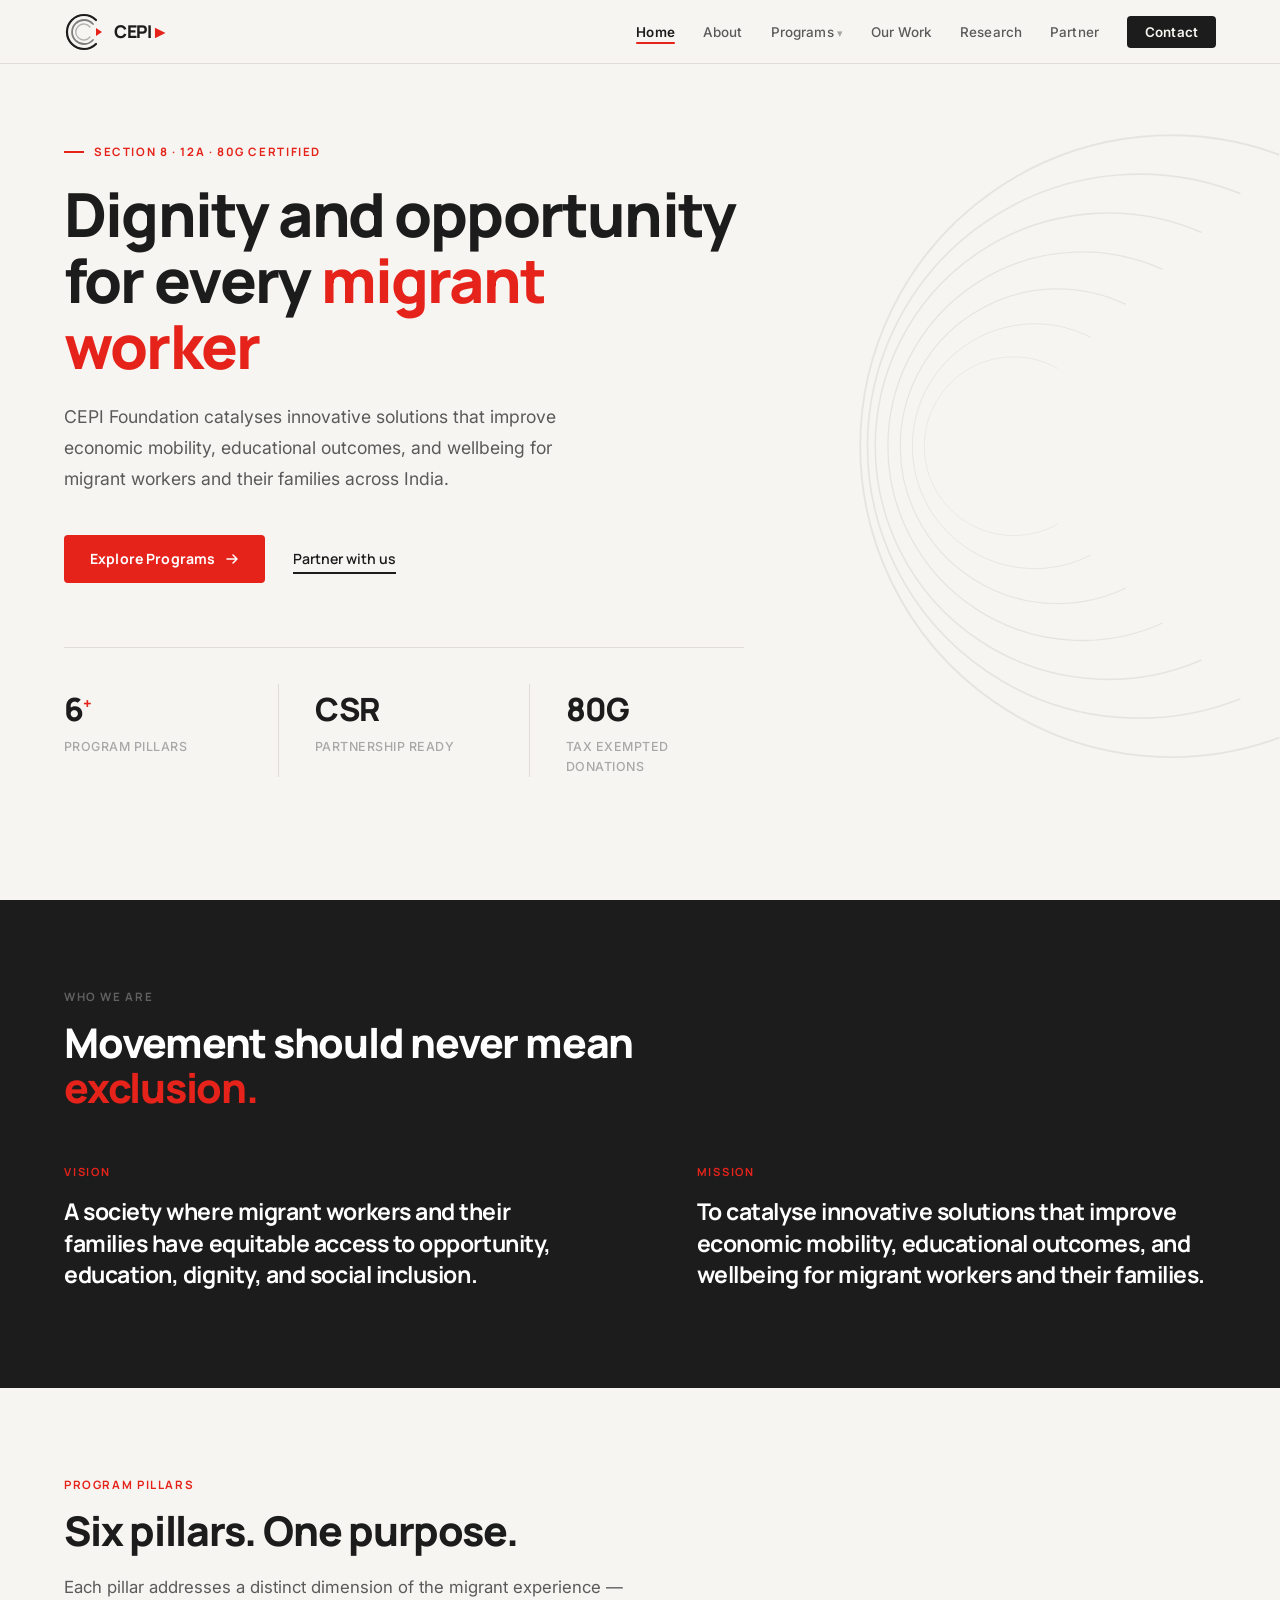
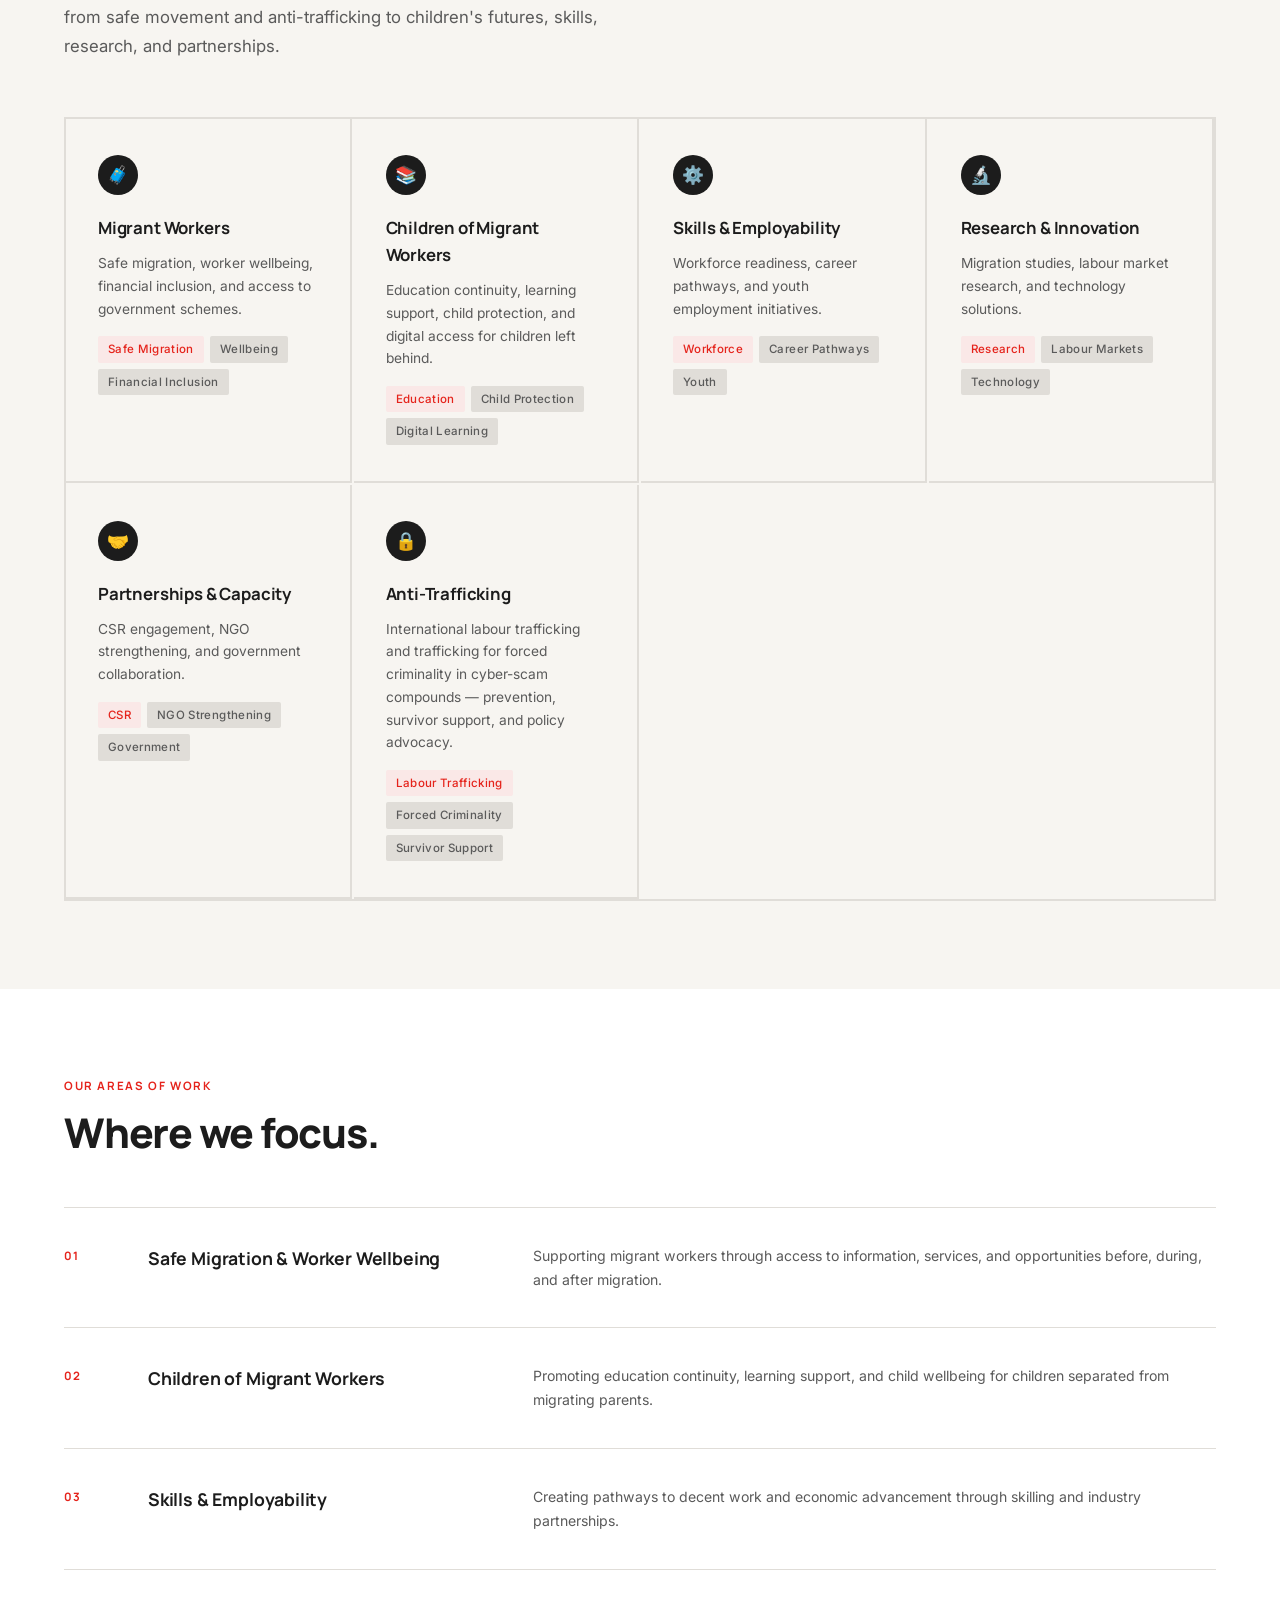
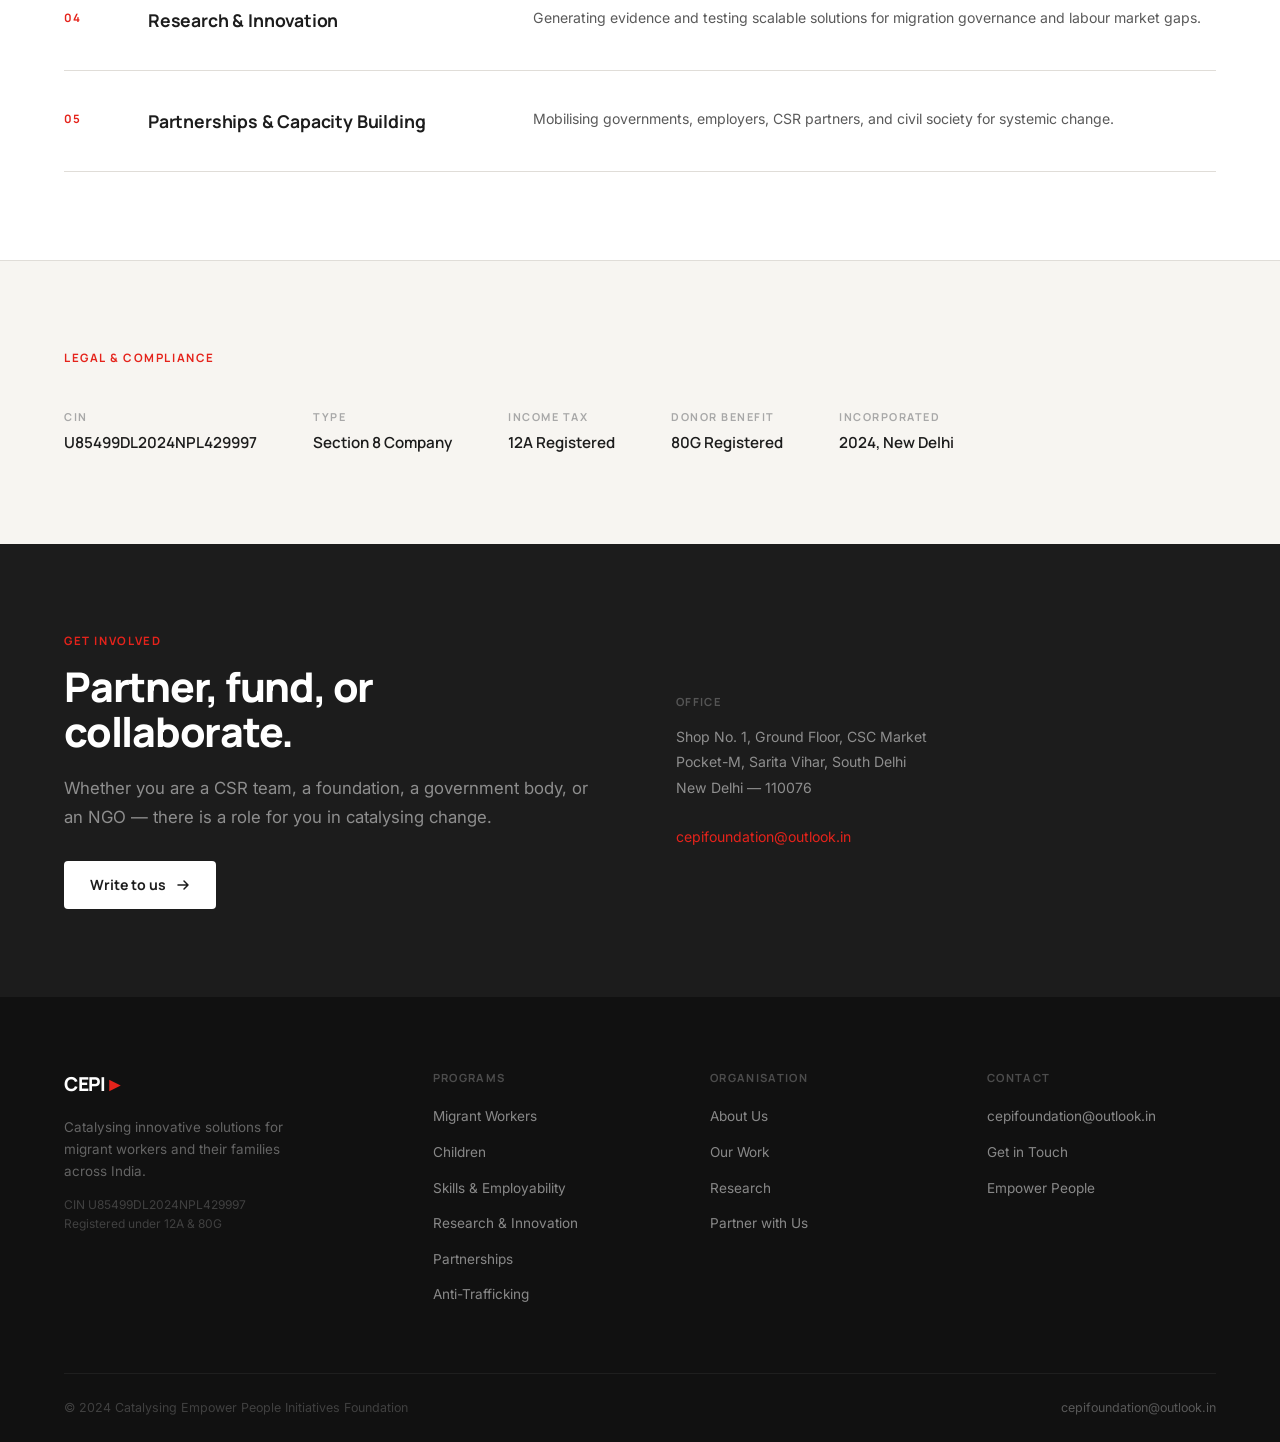
==== index.html @ 0a5226c0 "Add files via upload" ====
<!DOCTYPE html>
<html lang="en">
<head>
<meta charset="UTF-8">
<meta name="viewport" content="width=device-width, initial-scale=1.0">
<title>CEPI Foundation — Catalysing Empower People Initiatives</title>
<link rel="stylesheet" href="style.css">
<style>
/* HOME-SPECIFIC */
.hero {
  min-height: 100vh;
  display: flex; align-items: center;
  padding: 100px 5vw 80px;
  position: relative; overflow: hidden;
}

.hero-arc-bg {
  position: absolute; right: -6vw; top: 50%;
  transform: translateY(-50%);
  width: 58vw; max-width: 680px;
  opacity: 0.07; pointer-events: none;
}

.hero-content { max-width: 680px; position: relative; z-index: 2; }

.hero-sub {
  font-size: 1.1rem; line-height: 1.75;
  color: var(--mid); max-width: 520px; margin-bottom: 40px;
}

.hero-stats {
  margin-top: 64px; display: flex; gap: 0;
  border-top: 1px solid var(--border); padding-top: 36px;
}

.stat { flex: 1; padding-right: 36px; border-right: 1px solid var(--border); margin-right: 36px; }
.stat:last-child { border-right: none; margin-right: 0; padding-right: 0; }

.stat-num {
  font-family: 'Manrope', sans-serif;
  font-size: 2rem; font-weight: 800;
  letter-spacing: -0.03em; color: var(--charcoal);
}
.stat-num sup { font-size: 0.95rem; color: var(--red); }
.stat-label { font-size: 0.78rem; color: var(--light); letter-spacing: 0.04em; text-transform: uppercase; font-weight: 500; margin-top: 2px; }

/* VM SECTION */
.vm-section { background: var(--charcoal); }
.vm-grid {
  display: grid; grid-template-columns: 1fr 1px 1fr;
  gap: 0 56px; margin-top: 52px; align-items: start;
}
.vm-divider { background: rgba(255,255,255,0.1); }
.vm-tag { font-family: 'Manrope', sans-serif; font-size: 0.7rem; font-weight: 700; letter-spacing: 0.16em; text-transform: uppercase; color: var(--red); margin-bottom: 16px; }
.vm-block h3 { font-family: 'Manrope', sans-serif; font-size: clamp(1.1rem,1.8vw,1.45rem); font-weight: 700; line-height: 1.35; letter-spacing: -0.02em; color: var(--white); }

/* PROGRAMS PREVIEW */
.programs-grid {
  display: grid; grid-template-columns: repeat(auto-fill, minmax(280px,1fr));
  gap: 2px; margin-top: 56px;
  border: 2px solid var(--border);
}

.program-card {
  background: var(--cream);
  padding: 36px 32px;
  border-right: 2px solid var(--border);
  border-bottom: 2px solid var(--border);
  transition: background 0.25s;
  text-decoration: none; color: inherit;
  display: block;
}
.program-card:hover { background: var(--white); }
.program-icon { width: 40px; height: 40px; border-radius: 50%; background: var(--charcoal); display: flex; align-items: center; justify-content: center; margin-bottom: 20px; font-size: 1.1rem; }
.program-card h3 { margin-bottom: 10px; }
.program-card p { font-size: 0.86rem; color: var(--mid); line-height: 1.65; margin-bottom: 16px; }
.program-tags { display: flex; flex-wrap: wrap; gap: 6px; }

.arrow-link { font-family: 'Manrope', sans-serif; font-size: 0.8rem; font-weight: 700; color: var(--red); letter-spacing: 0.04em; }

/* AREAS */
.area-row {
  display: grid; grid-template-columns: 40px 1fr 2fr;
  gap: 0 44px; padding: 36px 0;
  border-top: 1px solid var(--border); align-items: start;
}
.area-row:last-child { border-bottom: 1px solid var(--border); }
.area-num { font-family: 'Manrope', sans-serif; font-size: 0.72rem; font-weight: 700; color: var(--red); letter-spacing: 0.06em; padding-top: 3px; }
.area-title { font-family: 'Manrope', sans-serif; font-size: 1.1rem; font-weight: 700; letter-spacing: -0.01em; }
.area-desc { font-size: 0.88rem; color: var(--mid); line-height: 1.7; }

/* REG */
.reg-strip { background: var(--cream); border-top: 1px solid var(--border); }
.reg-grid { display: flex; gap: 56px; flex-wrap: wrap; margin-top: 40px; align-items: flex-start; }
.reg-block h3 { font-family: 'Manrope', sans-serif; font-size: 0.68rem; font-weight: 700; letter-spacing: 0.14em; text-transform: uppercase; color: var(--light); margin-bottom: 6px; }
.reg-block p { font-family: 'Manrope', sans-serif; font-size: 0.95rem; font-weight: 600; color: var(--charcoal); }

/* CONTACT CTA */
.contact-cta { background: var(--charcoal); }
.contact-cta h2 { color: var(--white); }
.contact-cta .section-intro { color: rgba(255,255,255,0.5); }
.contact-cta-inner { display: grid; grid-template-columns: 1fr 1fr; gap: 72px; align-items: center; }

@media (max-width: 768px) {
  .hero { padding: 88px 4vw 64px; }
  .hero-arc-bg { right: -20vw; width: 90vw; opacity: 0.04; }
  .hero-stats { flex-direction: column; gap: 20px; }
  .stat { border-right: none; margin-right: 0; padding-right: 0; border-bottom: 1px solid var(--border); padding-bottom: 20px; }
  .stat:last-child { border-bottom: none; }
  .vm-grid { grid-template-columns: 1fr; gap: 40px; }
  .vm-divider { display: none; }
  .area-row { grid-template-columns: 32px 1fr; }
  .area-desc { grid-column: 2; margin-top: 8px; }
  .contact-cta-inner { grid-template-columns: 1fr; gap: 40px; }
}
</style>
</head>
<body>

<!-- nav injected by JS -->

<!-- HERO -->
<section class="hero" id="home">
  <div class="hero-arc-bg" aria-hidden="true">
    <svg viewBox="0 0 700 700" fill="none" xmlns="http://www.w3.org/2000/svg">
      <path d="M620 50 A320 320 0 1 0 620 650" stroke="#1C1C1C" stroke-width="2"/>
      <path d="M580 90 A280 280 0 1 0 580 610" stroke="#1C1C1C" stroke-width="1.8"/>
      <path d="M540 130 A240 240 0 1 0 540 570" stroke="#1C1C1C" stroke-width="1.6"/>
      <path d="M500 168 A200 200 0 1 0 500 532" stroke="#1C1C1C" stroke-width="1.4"/>
      <path d="M462 204 A162 162 0 1 0 462 496" stroke="#1C1C1C" stroke-width="1.2"/>
      <path d="M426 238 A126 126 0 1 0 426 462" stroke="#1C1C1C" stroke-width="1"/>
      <path d="M392 270 A92 92 0 1 0 392 430" stroke="#1C1C1C" stroke-width="0.8"/>
    </svg>
  </div>
  <div class="hero-content fade-up">
    <div class="eyebrow">Section 8 · 12A · 80G Certified</div>
    <h1>Dignity and opportunity for every <span style="color:var(--red)">migrant worker</span></h1>
    <p class="hero-sub">CEPI Foundation catalyses innovative solutions that improve economic mobility, educational outcomes, and wellbeing for migrant workers and their families across India.</p>
    <div>
      <a href="programs.html" class="btn-primary">Explore Programs <svg width="14" height="14" viewBox="0 0 14 14" fill="none"><path d="M2 7h10M8 3l4 4-4 4" stroke="currentColor" stroke-width="1.5" stroke-linecap="round" stroke-linejoin="round"/></svg></a>
      <a href="partner.html" class="btn-ghost">Partner with us</a>
    </div>
    <div class="hero-stats">
      <div class="stat">
        <div class="stat-num">6<sup>+</sup></div>
        <div class="stat-label">Program Pillars</div>
      </div>
      <div class="stat">
        <div class="stat-num">CSR</div>
        <div class="stat-label">Partnership Ready</div>
      </div>
      <div class="stat">
        <div class="stat-num">80G</div>
        <div class="stat-label">Tax Exempted Donations</div>
      </div>
    </div>
  </div>
</section>

<!-- VISION / MISSION -->
<section class="vm-section">
  <div class="section-label" style="color:rgba(255,255,255,0.3)">Who We Are</div>
  <h2 style="color:var(--white); max-width:580px;">Movement should never mean <span style="color:var(--red)">exclusion.</span></h2>
  <div class="vm-grid fade-up">
    <div class="vm-block">
      <div class="vm-tag">Vision</div>
      <h3>A society where migrant workers and their families have equitable access to opportunity, education, dignity, and social inclusion.</h3>
    </div>
    <div class="vm-divider"></div>
    <div class="vm-block">
      <div class="vm-tag">Mission</div>
      <h3>To catalyse innovative solutions that improve economic mobility, educational outcomes, and wellbeing for migrant workers and their families.</h3>
    </div>
  </div>
</section>

<!-- PROGRAMS PREVIEW -->
<section>
  <div class="section-label">Program Pillars</div>
  <h2>Six pillars. One purpose.</h2>
  <p class="section-intro">Each pillar addresses a distinct dimension of the migrant experience — from safe movement and anti-trafficking to children's futures, skills, research, and partnerships.</p>
  <div class="programs-grid fade-up">
    <a href="p-migrant-workers.html" class="program-card">
      <div class="program-icon">🧳</div>
      <h3>Migrant Workers</h3>
      <p>Safe migration, worker wellbeing, financial inclusion, and access to government schemes.</p>
      <div class="program-tags"><span class="tag tag-red">Safe Migration</span><span class="tag">Wellbeing</span><span class="tag">Financial Inclusion</span></div>
    </a>
    <a href="p-children.html" class="program-card">
      <div class="program-icon">📚</div>
      <h3>Children of Migrant Workers</h3>
      <p>Education continuity, learning support, child protection, and digital access for children left behind.</p>
      <div class="program-tags"><span class="tag tag-red">Education</span><span class="tag">Child Protection</span><span class="tag">Digital Learning</span></div>
    </a>
    <a href="p-skills.html" class="program-card">
      <div class="program-icon">⚙️</div>
      <h3>Skills &amp; Employability</h3>
      <p>Workforce readiness, career pathways, and youth employment initiatives.</p>
      <div class="program-tags"><span class="tag tag-red">Workforce</span><span class="tag">Career Pathways</span><span class="tag">Youth</span></div>
    </a>
    <a href="p-research.html" class="program-card">
      <div class="program-icon">🔬</div>
      <h3>Research &amp; Innovation</h3>
      <p>Migration studies, labour market research, and technology solutions.</p>
      <div class="program-tags"><span class="tag tag-red">Research</span><span class="tag">Labour Markets</span><span class="tag">Technology</span></div>
    </a>
    <a href="p-partnerships.html" class="program-card">
      <div class="program-icon">🤝</div>
      <h3>Partnerships &amp; Capacity</h3>
      <p>CSR engagement, NGO strengthening, and government collaboration.</p>
      <div class="program-tags"><span class="tag tag-red">CSR</span><span class="tag">NGO Strengthening</span><span class="tag">Government</span></div>
    </a>
    <a href="p-anti-trafficking.html" class="program-card">
      <div class="program-icon">🔒</div>
      <h3>Anti-Trafficking</h3>
      <p>International labour trafficking and trafficking for forced criminality in cyber-scam compounds — prevention, survivor support, and policy advocacy.</p>
      <div class="program-tags"><span class="tag tag-red">Labour Trafficking</span><span class="tag">Forced Criminality</span><span class="tag">Survivor Support</span></div>
    </a>
  </div>
</section>

<!-- AREAS -->
<section class="white-section">
  <div class="section-label">Our Areas of Work</div>
  <h2>Where we focus.</h2>
  <div class="fade-up" style="margin-top:52px;">
    <div class="area-row"><div class="area-num">01</div><div class="area-title">Safe Migration &amp; Worker Wellbeing</div><div class="area-desc">Supporting migrant workers through access to information, services, and opportunities before, during, and after migration.</div></div>
    <div class="area-row"><div class="area-num">02</div><div class="area-title">Children of Migrant Workers</div><div class="area-desc">Promoting education continuity, learning support, and child wellbeing for children separated from migrating parents.</div></div>
    <div class="area-row"><div class="area-num">03</div><div class="area-title">Skills &amp; Employability</div><div class="area-desc">Creating pathways to decent work and economic advancement through skilling and industry partnerships.</div></div>
    <div class="area-row"><div class="area-num">04</div><div class="area-title">Research &amp; Innovation</div><div class="area-desc">Generating evidence and testing scalable solutions for migration governance and labour market gaps.</div></div>
    <div class="area-row"><div class="area-num">05</div><div class="area-title">Partnerships &amp; Capacity Building</div><div class="area-desc">Mobilising governments, employers, CSR partners, and civil society for systemic change.</div></div>
  </div>
</section>

<!-- REGISTRATION -->
<section class="reg-strip">
  <div class="section-label">Legal &amp; Compliance</div>
  <div class="reg-grid fade-up">
    <div class="reg-block"><h3>CIN</h3><p>U85499DL2024NPL429997</p></div>
    <div class="reg-block"><h3>Type</h3><p>Section 8 Company</p></div>
    <div class="reg-block"><h3>Income Tax</h3><p>12A Registered</p></div>
    <div class="reg-block"><h3>Donor Benefit</h3><p>80G Registered</p></div>
    <div class="reg-block"><h3>Incorporated</h3><p>2024, New Delhi</p></div>
  </div>
</section>

<!-- CONTACT CTA -->
<section class="contact-cta">
  <div class="contact-cta-inner">
    <div>
      <div class="section-label">Get Involved</div>
      <h2>Partner, fund, or collaborate.</h2>
      <p class="section-intro">Whether you are a CSR team, a foundation, a government body, or an NGO — there is a role for you in catalysing change.</p>
      <a href="contact.html" class="btn-light" style="margin-top:28px;">Write to us <svg width="14" height="14" viewBox="0 0 14 14" fill="none"><path d="M2 7h10M8 3l4 4-4 4" stroke="currentColor" stroke-width="1.5" stroke-linecap="round" stroke-linejoin="round"/></svg></a>
    </div>
    <div style="color:rgba(255,255,255,0.5); font-size:0.88rem; line-height:1.8;">
      <p style="color:rgba(255,255,255,0.25); font-size:0.7rem; letter-spacing:0.12em; text-transform:uppercase; font-family:'Manrope',sans-serif; font-weight:700; margin-bottom:12px;">Office</p>
      <p>Shop No. 1, Ground Floor, CSC Market<br>Pocket-M, Sarita Vihar, South Delhi<br>New Delhi — 110076</p>
      <p style="margin-top:24px;"><a href="mailto:cepifoundation@outlook.in" style="color:var(--red); text-decoration:none;">cepifoundation@outlook.in</a></p>
    </div>
  </div>
</section>

<!-- footer injected by JS -->

<script src="components.js"></script>
<script>renderNav('home'); renderFooter();</script>
</body>
</html>
---- style.css ----
/* =============================================
   CEPI FOUNDATION — Global Stylesheet
   ============================================= */

@import url('https://fonts.googleapis.com/css2?family=Manrope:wght@300;400;600;700;800&family=Inter:wght@300;400;500&display=swap');

*, *::before, *::after { box-sizing: border-box; margin: 0; padding: 0; }

:root {
  --cream: #F7F5F1;
  --charcoal: #1C1C1C;
  --mid: #5A5A5A;
  --light: #A8A8A8;
  --red: #E5231B;
  --border: #E0DDD8;
  --white: #FFFFFF;
  --dark-bg: #141414;
}

html { scroll-behavior: smooth; }

body {
  font-family: 'Inter', sans-serif;
  background: var(--cream);
  color: var(--charcoal);
  font-size: 16px;
  line-height: 1.6;
  -webkit-font-smoothing: antialiased;
}

/* ── NAV ─────────────────────────────────── */
nav {
  position: fixed; top: 0; left: 0; right: 0; z-index: 200;
  background: rgba(247,245,241,0.94);
  backdrop-filter: blur(14px);
  border-bottom: 1px solid var(--border);
  padding: 0 5vw;
  display: flex; align-items: center; justify-content: space-between;
  height: 64px;
}

.nav-logo {
  display: flex; align-items: center; gap: 10px;
  text-decoration: none; color: var(--charcoal);
}

.nav-brand {
  font-family: 'Manrope', sans-serif;
  font-weight: 800; font-size: 1.1rem;
  letter-spacing: -0.02em;
}

.nav-brand span { color: var(--red); }

.nav-links {
  display: flex; gap: 28px; list-style: none; align-items: center;
}

.nav-links a {
  font-size: 0.84rem; font-weight: 500;
  color: var(--mid); text-decoration: none;
  letter-spacing: 0.01em;
  transition: color 0.2s;
  position: relative;
}

.nav-links a:hover { color: var(--charcoal); }

.nav-links a.active { color: var(--charcoal); font-weight: 600; }

.nav-links a.active::after {
  content: '';
  position: absolute; bottom: -4px; left: 0; right: 0;
  height: 2px; background: var(--red); border-radius: 2px;
}

.nav-dropdown { position: relative; }

.nav-dropdown > a::after {
  content: ' ▾'; font-size: 0.7rem; opacity: 0.5;
}

.dropdown-menu {
  display: none;
  position: absolute; top: 100%; left: -16px;
  background: var(--white);
  border: 1px solid var(--border);
  border-radius: 6px;
  padding: 8px 0;
  min-width: 220px;
  box-shadow: 0 8px 24px rgba(0,0,0,0.08);
  margin-top: 10px;
}

.nav-dropdown:hover .dropdown-menu { display: block; }

.dropdown-menu a {
  display: block; padding: 10px 20px;
  font-size: 0.83rem; color: var(--mid);
  text-decoration: none;
  transition: background 0.15s, color 0.15s;
}

.dropdown-menu a:hover { background: var(--cream); color: var(--charcoal); }

.nav-cta {
  background: var(--charcoal) !important;
  color: var(--cream) !important;
  padding: 8px 18px; border-radius: 4px;
  font-weight: 600 !important;
  transition: background 0.2s !important;
}

.nav-cta:hover { background: var(--red) !important; color: var(--white) !important; }
.nav-cta.active::after { display: none; }

/* ── BUTTONS ─────────────────────────────── */
.btn-primary {
  display: inline-flex; align-items: center; gap: 10px;
  background: var(--red); color: var(--white);
  font-family: 'Manrope', sans-serif;
  font-weight: 700; font-size: 0.88rem;
  letter-spacing: 0.01em;
  padding: 13px 26px; border-radius: 4px;
  text-decoration: none;
  transition: background 0.2s, transform 0.15s;
}
.btn-primary:hover { background: #c01a13; transform: translateY(-1px); }

.btn-ghost {
  display: inline-flex; align-items: center; gap: 8px;
  color: var(--charcoal);
  font-family: 'Manrope', sans-serif;
  font-weight: 600; font-size: 0.88rem;
  text-decoration: none;
  border-bottom: 2px solid var(--charcoal);
  padding-bottom: 2px;
  transition: color 0.2s, border-color 0.2s;
  margin-left: 24px;
}
.btn-ghost:hover { color: var(--red); border-color: var(--red); }

.btn-light {
  display: inline-flex; align-items: center; gap: 10px;
  background: var(--white); color: var(--charcoal);
  font-family: 'Manrope', sans-serif;
  font-weight: 700; font-size: 0.88rem;
  padding: 13px 26px; border-radius: 4px;
  text-decoration: none;
  transition: background 0.2s, color 0.2s;
}
.btn-light:hover { background: var(--red); color: var(--white); }

/* ── TYPOGRAPHY ──────────────────────────── */
h1 {
  font-family: 'Manrope', sans-serif;
  font-size: clamp(2.4rem, 5vw, 3.8rem);
  font-weight: 800; line-height: 1.08;
  letter-spacing: -0.03em; color: var(--charcoal);
  margin-bottom: 24px;
}

h2 {
  font-family: 'Manrope', sans-serif;
  font-size: clamp(1.8rem, 3.2vw, 2.6rem);
  font-weight: 800; letter-spacing: -0.03em;
  line-height: 1.1; color: var(--charcoal);
  margin-bottom: 20px;
}

h3 {
  font-family: 'Manrope', sans-serif;
  font-size: 1.05rem; font-weight: 700;
  letter-spacing: -0.01em; margin-bottom: 10px;
  color: var(--charcoal);
}

.eyebrow {
  font-family: 'Manrope', sans-serif;
  font-size: 0.72rem; font-weight: 700;
  letter-spacing: 0.14em; text-transform: uppercase;
  color: var(--red);
  display: flex; align-items: center; gap: 10px;
  margin-bottom: 20px;
}

.eyebrow::before {
  content: '';
  display: inline-block; width: 20px; height: 2px;
  background: var(--red);
}

.section-label {
  font-family: 'Manrope', sans-serif;
  font-size: 0.72rem; font-weight: 700;
  letter-spacing: 0.14em; text-transform: uppercase;
  color: var(--red); margin-bottom: 14px;
}

.section-intro {
  font-size: 1.05rem; color: var(--mid);
  max-width: 560px; line-height: 1.75;
}

/* ── LAYOUT ──────────────────────────────── */
section { padding: 88px 5vw; }

.page-hero {
  padding: 140px 5vw 88px;
  background: var(--charcoal);
  color: var(--white);
  position: relative; overflow: hidden;
}

.page-hero h1 { color: var(--white); }
.page-hero .section-label { color: rgba(255,255,255,0.35); }
.page-hero .hero-sub {
  font-size: 1.1rem; line-height: 1.7;
  color: rgba(255,255,255,0.6);
  max-width: 560px; margin-top: 16px;
}

.page-hero .arc-bg {
  position: absolute; right: -5vw; top: 50%;
  transform: translateY(-50%);
  width: 55vw; max-width: 640px;
  opacity: 0.05; pointer-events: none;
}

/* ── DARK SECTION ────────────────────────── */
.dark-section {
  background: var(--charcoal); color: var(--white);
}

.dark-section h2 { color: var(--white); }
.dark-section .section-label { color: rgba(255,255,255,0.3); }
.dark-section .section-intro { color: rgba(255,255,255,0.55); }

/* ── WHITE SECTION ───────────────────────── */
.white-section { background: var(--white); }

/* ── TAGS ────────────────────────────────── */
.tag {
  font-size: 0.72rem; font-weight: 500;
  letter-spacing: 0.03em;
  padding: 4px 10px; border-radius: 2px;
  background: var(--border); color: var(--mid);
}
.tag-red { background: #FAE8E7; color: var(--red); }

/* ── DIVIDER ─────────────────────────────── */
hr.rule {
  border: none; border-top: 1px solid var(--border);
  margin: 0;
}

/* ── FOOTER ──────────────────────────────── */
footer {
  background: #111;
  padding: 0 5vw;
}

.footer-top {
  display: grid;
  grid-template-columns: 1.4fr 1fr 1fr 1fr;
  gap: 48px; padding: 72px 0 56px;
  border-bottom: 1px solid rgba(255,255,255,0.06);
}

.footer-brand .nav-brand { color: var(--white); font-size: 1.2rem; }
.footer-brand p {
  font-size: 0.84rem; color: rgba(255,255,255,0.35);
  margin-top: 16px; max-width: 240px; line-height: 1.65;
}

.footer-col h4 {
  font-family: 'Manrope', sans-serif;
  font-size: 0.7rem; font-weight: 700;
  letter-spacing: 0.12em; text-transform: uppercase;
  color: rgba(255,255,255,0.25); margin-bottom: 16px;
}

.footer-col ul { list-style: none; }
.footer-col ul li { margin-bottom: 10px; }
.footer-col ul a {
  font-size: 0.85rem; color: rgba(255,255,255,0.5);
  text-decoration: none; transition: color 0.2s;
}
.footer-col ul a:hover { color: var(--red); }

.footer-bottom {
  display: flex; align-items: center; justify-content: space-between;
  padding: 24px 0; flex-wrap: wrap; gap: 12px;
}
.footer-bottom p { font-size: 0.78rem; color: rgba(255,255,255,0.2); }
.footer-bottom a { color: rgba(255,255,255,0.3); text-decoration: none; }
.footer-bottom a:hover { color: var(--red); }

/* ── ANIMATIONS ──────────────────────────── */
.fade-up {
  opacity: 0; transform: translateY(20px);
  transition: opacity 0.55s ease, transform 0.55s ease;
}
.fade-up.visible { opacity: 1; transform: none; }

/* ── MOBILE ──────────────────────────────── */
@media (max-width: 768px) {
  nav { padding: 0 4vw; }
  .nav-links { display: none; }
  section { padding: 64px 4vw; }
  .page-hero { padding: 110px 4vw 64px; }
  .footer-top { grid-template-columns: 1fr 1fr; gap: 36px; }
  .footer-brand { grid-column: 1 / -1; }
}

@media (max-width: 480px) {
  .footer-top { grid-template-columns: 1fr; }
}

/* ── HAMBURGER (mobile) ──────────────────────*/
.nav-hamburger {
  display: none;
  flex-direction: column; justify-content: center; gap: 5px;
  width: 36px; height: 36px;
  background: none; border: none; cursor: pointer; padding: 4px;
}

.nav-hamburger span {
  display: block; height: 2px; background: var(--charcoal);
  border-radius: 2px;
  transition: transform 0.25s, opacity 0.25s;
}

.nav-hamburger.open span:nth-child(1) { transform: translateY(7px) rotate(45deg); }
.nav-hamburger.open span:nth-child(2) { opacity: 0; }
.nav-hamburger.open span:nth-child(3) { transform: translateY(-7px) rotate(-45deg); }

/* ── MOBILE NAV DRAWER ───────────────────────*/
.mobile-nav {
  display: none;
  position: fixed; top: 64px; left: 0; right: 0; z-index: 190;
  background: var(--white);
  border-bottom: 1px solid var(--border);
  padding: 16px 5vw 24px;
  box-shadow: 0 8px 24px rgba(0,0,0,0.08);
  transform: translateY(-8px);
  opacity: 0;
  pointer-events: none;
  transition: transform 0.25s ease, opacity 0.25s ease;
}

.mobile-nav.open {
  transform: translateY(0);
  opacity: 1;
  pointer-events: all;
}

.mobile-nav a {
  display: block;
  padding: 11px 0;
  font-family: 'Manrope', sans-serif;
  font-size: 0.95rem; font-weight: 600;
  color: var(--charcoal); text-decoration: none;
  border-bottom: 1px solid var(--border);
  transition: color 0.2s;
}

.mobile-nav a:hover { color: var(--red); }
.mobile-nav a:last-child { border-bottom: none; }

.mobile-sub a {
  font-size: 0.82rem; font-weight: 500;
  color: var(--mid); padding: 8px 0 8px 12px;
}

.mobile-cta {
  margin-top: 8px;
  background: var(--charcoal) !important;
  color: var(--white) !important;
  padding: 12px 20px !important;
  border-radius: 4px; text-align: center;
  border-bottom: none !important;
}

.mobile-cta:hover { background: var(--red) !important; }

@media (max-width: 768px) {
  .nav-hamburger { display: flex; }
  .mobile-nav { display: block; }
}
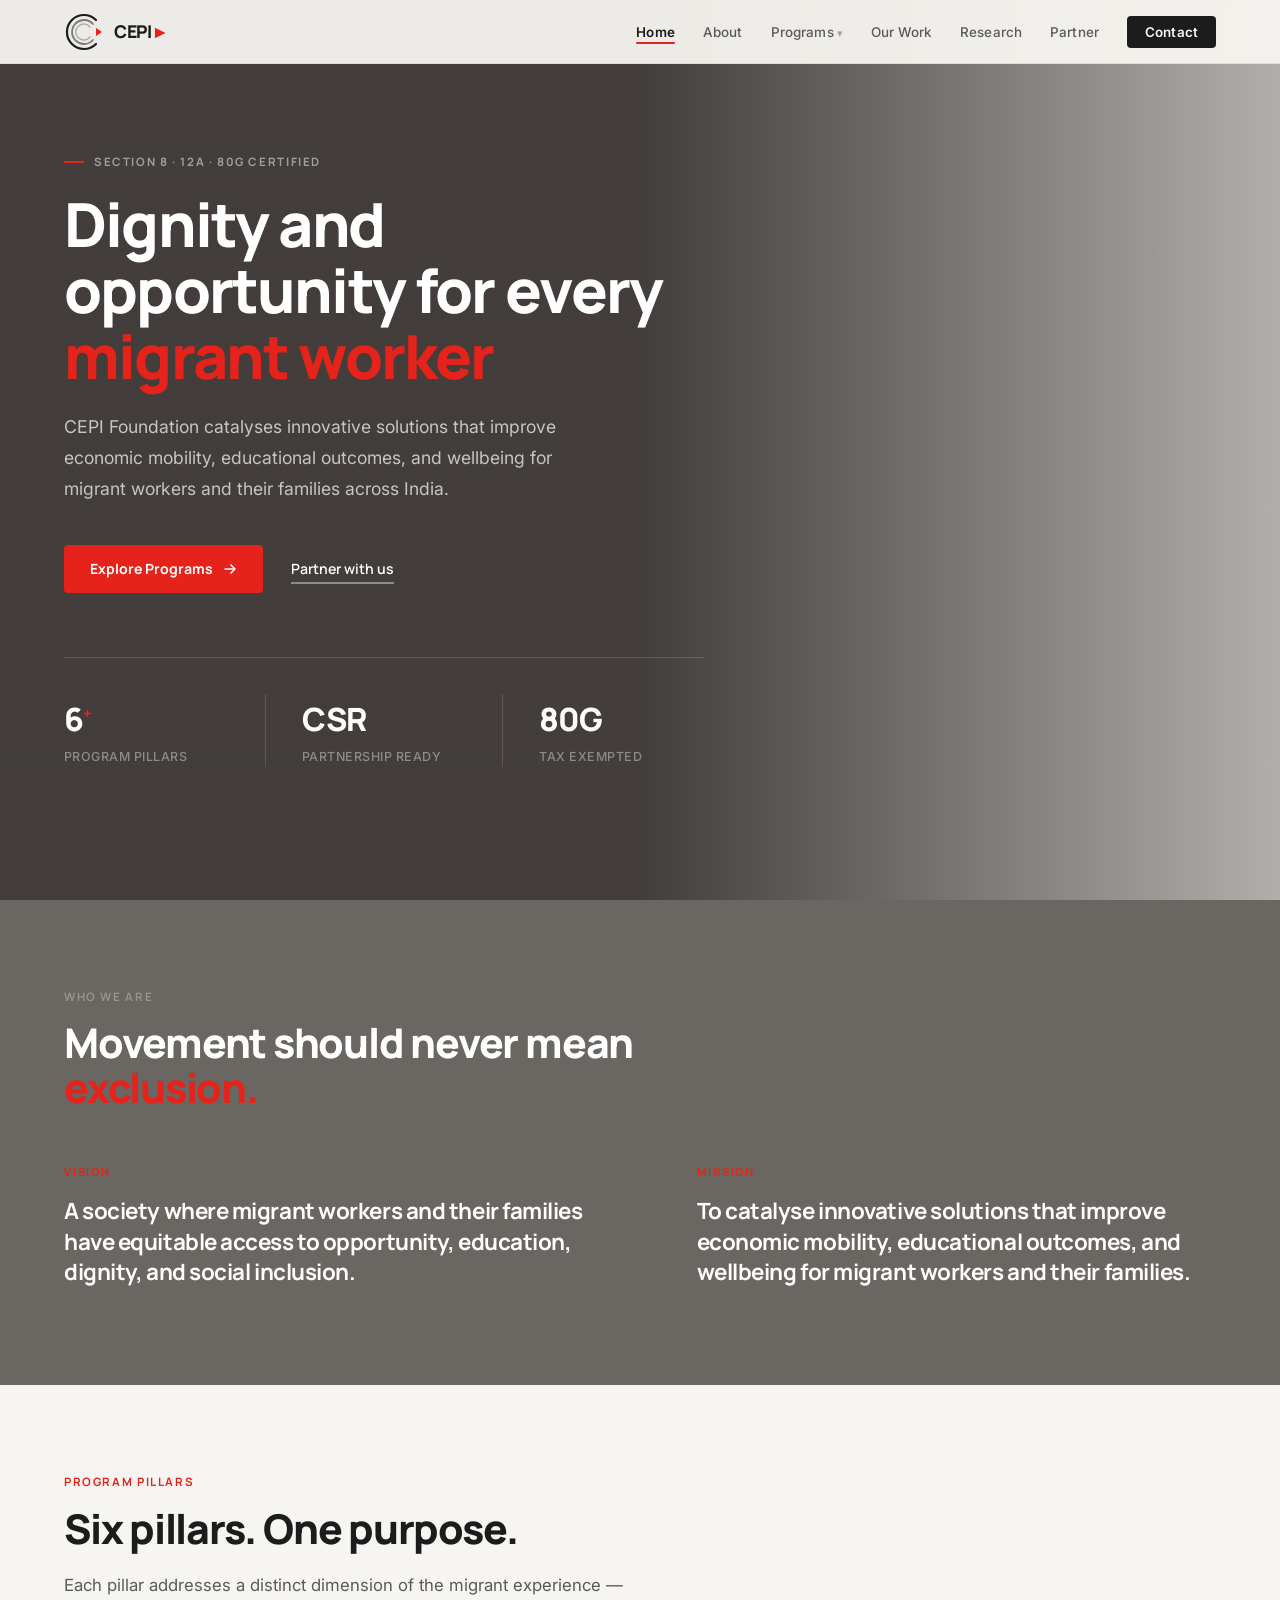
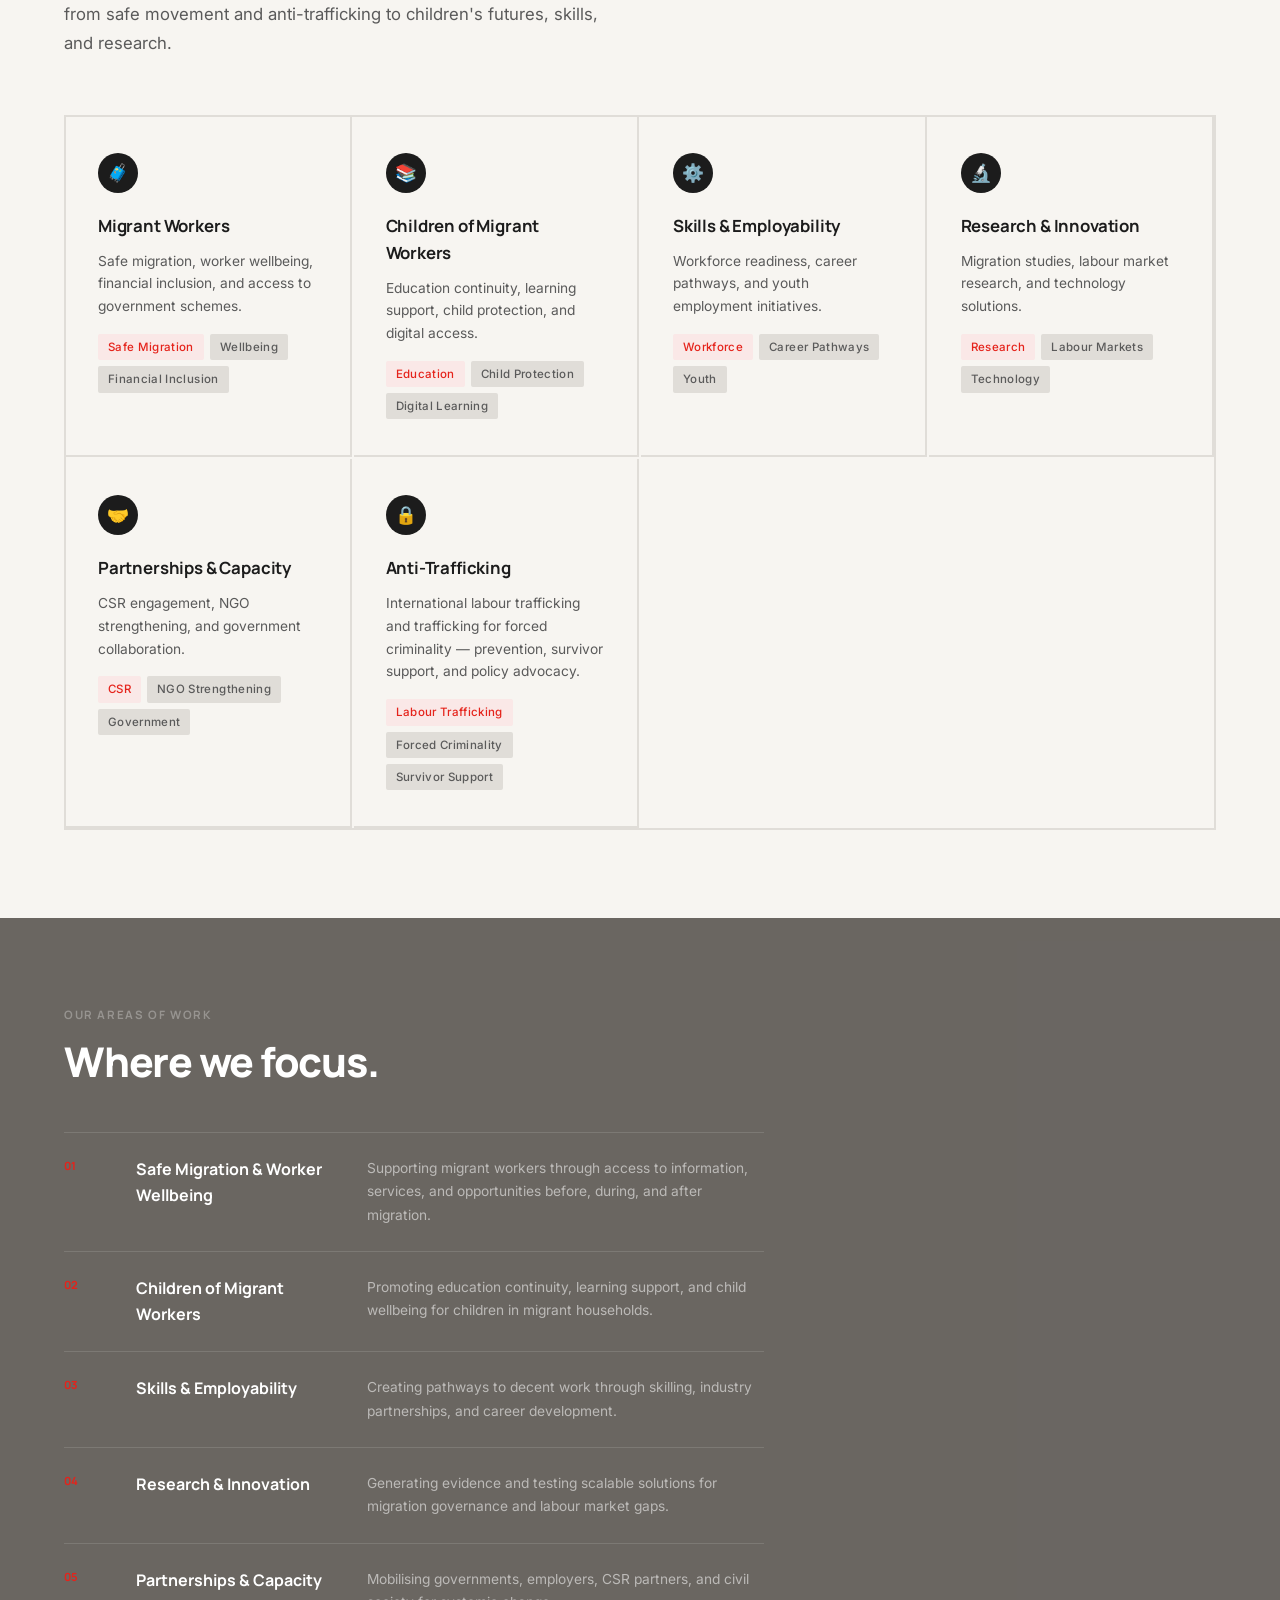
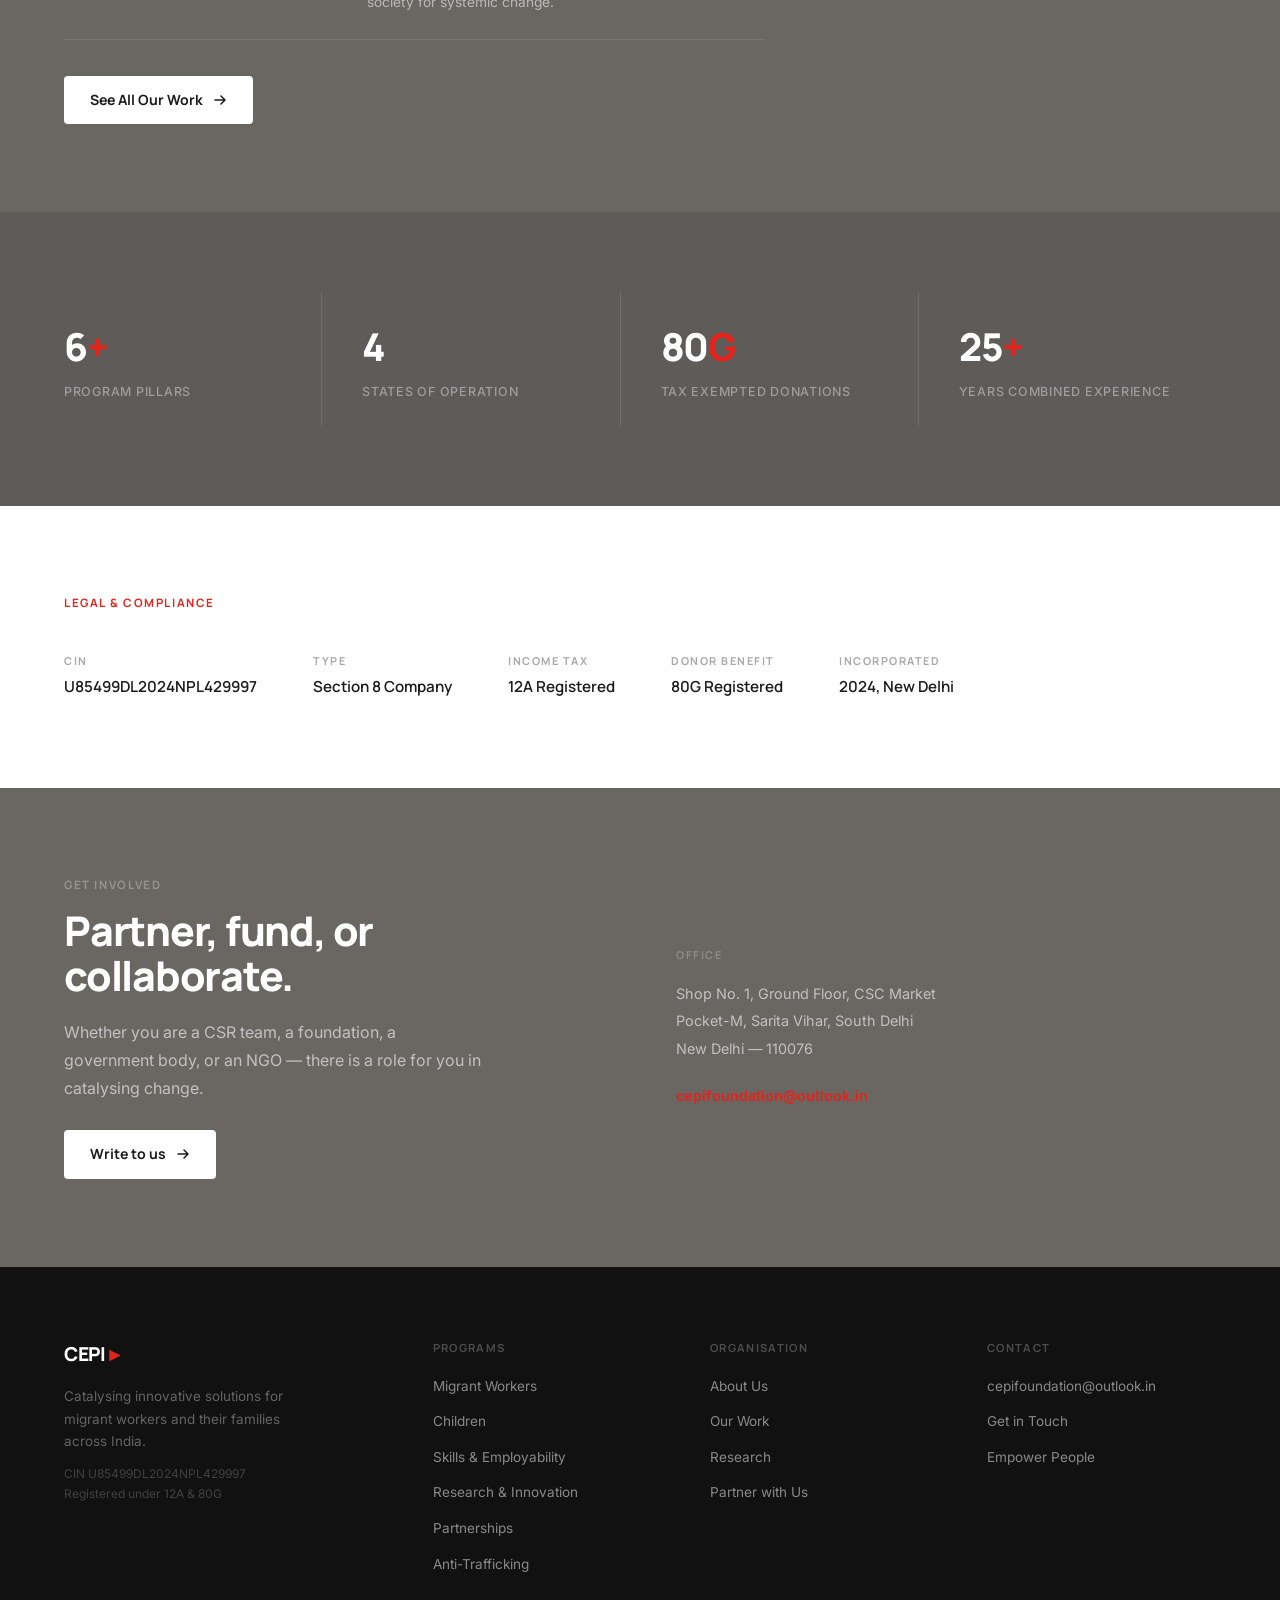
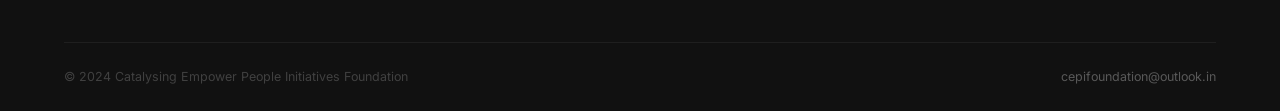
==== commit ba4f3b12: "Add files via upload" ====
--- a/index.html
+++ b/index.html
@@ -6,134 +6,61 @@
 <title>CEPI Foundation — Catalysing Empower People Initiatives</title>
 <link rel="stylesheet" href="style.css">
 <style>
-/* HOME-SPECIFIC */
-.hero {
-  min-height: 100vh;
-  display: flex; align-items: center;
-  padding: 100px 5vw 80px;
-  position: relative; overflow: hidden;
+/* HOME SPECIFIC */
+.vm-grid { display:grid; grid-template-columns:1fr 1px 1fr; gap:0 56px; margin-top:52px; align-items:start; }
+.vm-divider { background:rgba(255,255,255,0.1); }
+.vm-tag { font-family:'Manrope',sans-serif; font-size:0.7rem; font-weight:700; letter-spacing:0.16em; text-transform:uppercase; color:var(--red); margin-bottom:16px; }
+.vm-block h3 { font-family:'Manrope',sans-serif; font-size:clamp(1.1rem,1.8vw,1.4rem); font-weight:700; line-height:1.35; letter-spacing:-0.02em; color:var(--white); }
+
+.programs-grid { display:grid; grid-template-columns:repeat(auto-fill,minmax(280px,1fr)); gap:2px; margin-top:56px; border:2px solid var(--border); }
+.program-card { background:var(--cream); padding:36px 32px; border-right:2px solid var(--border); border-bottom:2px solid var(--border); transition:background 0.25s; text-decoration:none; color:inherit; display:block; }
+.program-card:hover { background:var(--white); }
+.program-icon { width:40px; height:40px; border-radius:50%; background:var(--charcoal); display:flex; align-items:center; justify-content:center; margin-bottom:20px; font-size:1.1rem; }
+.program-card h3 { margin-bottom:10px; }
+.program-card p { font-size:0.86rem; color:var(--mid); line-height:1.65; margin-bottom:16px; }
+.program-tags { display:flex; flex-wrap:wrap; gap:6px; }
+
+.area-row { display:grid; grid-template-columns:40px 1fr 2fr; gap:0 44px; padding:36px 0; border-top:1px solid var(--border); align-items:start; }
+.area-row:last-child { border-bottom:1px solid var(--border); }
+.area-num { font-family:'Manrope',sans-serif; font-size:0.72rem; font-weight:700; color:var(--red); letter-spacing:0.06em; padding-top:3px; }
+.area-title { font-family:'Manrope',sans-serif; font-size:1.1rem; font-weight:700; letter-spacing:-0.01em; }
+.area-desc { font-size:0.88rem; color:var(--mid); line-height:1.7; }
+
+.reg-grid { display:flex; gap:56px; flex-wrap:wrap; margin-top:40px; }
+.reg-block h3 { font-family:'Manrope',sans-serif; font-size:0.68rem; font-weight:700; letter-spacing:0.14em; text-transform:uppercase; color:var(--light); margin-bottom:6px; }
+.reg-block p { font-family:'Manrope',sans-serif; font-size:0.95rem; font-weight:600; }
+
+/* IMPACT PHOTO STRIP */
+.impact-strip {
+  position:relative; overflow:hidden; padding:80px 5vw;
+  background-image:url('img/impact.jpg');
+  background-size:cover; background-position:center 40%;
 }
-
-.hero-arc-bg {
-  position: absolute; right: -6vw; top: 50%;
-  transform: translateY(-50%);
-  width: 58vw; max-width: 680px;
-  opacity: 0.07; pointer-events: none;
-}
-
-.hero-content { max-width: 680px; position: relative; z-index: 2; }
-
-.hero-sub {
-  font-size: 1.1rem; line-height: 1.75;
-  color: var(--mid); max-width: 520px; margin-bottom: 40px;
-}
-
-.hero-stats {
-  margin-top: 64px; display: flex; gap: 0;
-  border-top: 1px solid var(--border); padding-top: 36px;
-}
-
-.stat { flex: 1; padding-right: 36px; border-right: 1px solid var(--border); margin-right: 36px; }
-.stat:last-child { border-right: none; margin-right: 0; padding-right: 0; }
-
-.stat-num {
-  font-family: 'Manrope', sans-serif;
-  font-size: 2rem; font-weight: 800;
-  letter-spacing: -0.03em; color: var(--charcoal);
-}
-.stat-num sup { font-size: 0.95rem; color: var(--red); }
-.stat-label { font-size: 0.78rem; color: var(--light); letter-spacing: 0.04em; text-transform: uppercase; font-weight: 500; margin-top: 2px; }
-
-/* VM SECTION */
-.vm-section { background: var(--charcoal); }
-.vm-grid {
-  display: grid; grid-template-columns: 1fr 1px 1fr;
-  gap: 0 56px; margin-top: 52px; align-items: start;
-}
-.vm-divider { background: rgba(255,255,255,0.1); }
-.vm-tag { font-family: 'Manrope', sans-serif; font-size: 0.7rem; font-weight: 700; letter-spacing: 0.16em; text-transform: uppercase; color: var(--red); margin-bottom: 16px; }
-.vm-block h3 { font-family: 'Manrope', sans-serif; font-size: clamp(1.1rem,1.8vw,1.45rem); font-weight: 700; line-height: 1.35; letter-spacing: -0.02em; color: var(--white); }
-
-/* PROGRAMS PREVIEW */
-.programs-grid {
-  display: grid; grid-template-columns: repeat(auto-fill, minmax(280px,1fr));
-  gap: 2px; margin-top: 56px;
-  border: 2px solid var(--border);
-}
-
-.program-card {
-  background: var(--cream);
-  padding: 36px 32px;
-  border-right: 2px solid var(--border);
-  border-bottom: 2px solid var(--border);
-  transition: background 0.25s;
-  text-decoration: none; color: inherit;
-  display: block;
-}
-.program-card:hover { background: var(--white); }
-.program-icon { width: 40px; height: 40px; border-radius: 50%; background: var(--charcoal); display: flex; align-items: center; justify-content: center; margin-bottom: 20px; font-size: 1.1rem; }
-.program-card h3 { margin-bottom: 10px; }
-.program-card p { font-size: 0.86rem; color: var(--mid); line-height: 1.65; margin-bottom: 16px; }
-.program-tags { display: flex; flex-wrap: wrap; gap: 6px; }
-
-.arrow-link { font-family: 'Manrope', sans-serif; font-size: 0.8rem; font-weight: 700; color: var(--red); letter-spacing: 0.04em; }
-
-/* AREAS */
-.area-row {
-  display: grid; grid-template-columns: 40px 1fr 2fr;
-  gap: 0 44px; padding: 36px 0;
-  border-top: 1px solid var(--border); align-items: start;
-}
-.area-row:last-child { border-bottom: 1px solid var(--border); }
-.area-num { font-family: 'Manrope', sans-serif; font-size: 0.72rem; font-weight: 700; color: var(--red); letter-spacing: 0.06em; padding-top: 3px; }
-.area-title { font-family: 'Manrope', sans-serif; font-size: 1.1rem; font-weight: 700; letter-spacing: -0.01em; }
-.area-desc { font-size: 0.88rem; color: var(--mid); line-height: 1.7; }
-
-/* REG */
-.reg-strip { background: var(--cream); border-top: 1px solid var(--border); }
-.reg-grid { display: flex; gap: 56px; flex-wrap: wrap; margin-top: 40px; align-items: flex-start; }
-.reg-block h3 { font-family: 'Manrope', sans-serif; font-size: 0.68rem; font-weight: 700; letter-spacing: 0.14em; text-transform: uppercase; color: var(--light); margin-bottom: 6px; }
-.reg-block p { font-family: 'Manrope', sans-serif; font-size: 0.95rem; font-weight: 600; color: var(--charcoal); }
-
-/* CONTACT CTA */
-.contact-cta { background: var(--charcoal); }
-.contact-cta h2 { color: var(--white); }
-.contact-cta .section-intro { color: rgba(255,255,255,0.5); }
-.contact-cta-inner { display: grid; grid-template-columns: 1fr 1fr; gap: 72px; align-items: center; }
-
-@media (max-width: 768px) {
-  .hero { padding: 88px 4vw 64px; }
-  .hero-arc-bg { right: -20vw; width: 90vw; opacity: 0.04; }
-  .hero-stats { flex-direction: column; gap: 20px; }
-  .stat { border-right: none; margin-right: 0; padding-right: 0; border-bottom: 1px solid var(--border); padding-bottom: 20px; }
-  .stat:last-child { border-bottom: none; }
-  .vm-grid { grid-template-columns: 1fr; gap: 40px; }
-  .vm-divider { display: none; }
-  .area-row { grid-template-columns: 32px 1fr; }
-  .area-desc { grid-column: 2; margin-top: 8px; }
-  .contact-cta-inner { grid-template-columns: 1fr; gap: 40px; }
+.impact-strip::before { content:''; position:absolute; inset:0; background:rgba(15,10,8,0.65); }
+.impact-inner { position:relative; z-index:2; display:flex; gap:0; flex-wrap:wrap; }
+.impact-stat { flex:1; min-width:160px; padding:24px 40px 24px 0; border-right:1px solid rgba(255,255,255,0.12); margin-right:40px; }
+.impact-stat:last-child { border-right:none; margin-right:0; }
+.impact-stat .num { font-family:'Manrope',sans-serif; font-size:2.4rem; font-weight:800; color:var(--white); letter-spacing:-0.03em; }
+.impact-stat .num span { color:var(--red); }
+.impact-stat .lbl { font-size:0.78rem; color:rgba(255,255,255,0.4); text-transform:uppercase; letter-spacing:0.06em; font-weight:500; margin-top:4px; }
+
+@media(max-width:768px){
+  .vm-grid{grid-template-columns:1fr;gap:40px;}
+  .vm-divider{display:none;}
+  .area-row{grid-template-columns:32px 1fr;}
+  .area-desc{grid-column:2;margin-top:8px;}
+  .impact-inner{flex-direction:column;gap:24px;}
+  .impact-stat{border-right:none;margin-right:0;padding-right:0;border-bottom:1px solid rgba(255,255,255,0.12);padding-bottom:24px;}
+  .impact-stat:last-child{border-bottom:none;}
 }
 </style>
 </head>
 <body>
 
-<!-- nav injected by JS -->
-
-<!-- HERO -->
-<section class="hero" id="home">
-  <div class="hero-arc-bg" aria-hidden="true">
-    <svg viewBox="0 0 700 700" fill="none" xmlns="http://www.w3.org/2000/svg">
-      <path d="M620 50 A320 320 0 1 0 620 650" stroke="#1C1C1C" stroke-width="2"/>
-      <path d="M580 90 A280 280 0 1 0 580 610" stroke="#1C1C1C" stroke-width="1.8"/>
-      <path d="M540 130 A240 240 0 1 0 540 570" stroke="#1C1C1C" stroke-width="1.6"/>
-      <path d="M500 168 A200 200 0 1 0 500 532" stroke="#1C1C1C" stroke-width="1.4"/>
-      <path d="M462 204 A162 162 0 1 0 462 496" stroke="#1C1C1C" stroke-width="1.2"/>
-      <path d="M426 238 A126 126 0 1 0 426 462" stroke="#1C1C1C" stroke-width="1"/>
-      <path d="M392 270 A92 92 0 1 0 392 430" stroke="#1C1C1C" stroke-width="0.8"/>
-    </svg>
-  </div>
+<!-- PHOTO HERO — hands joined -->
+<section class="photo-hero" style="background-image:url('img/hero.jpg')">
   <div class="hero-content fade-up">
-    <div class="eyebrow">Section 8 · 12A · 80G Certified</div>
+    <div class="eyebrow-white">Section 8 · 12A · 80G Certified</div>
     <h1>Dignity and opportunity for every <span style="color:var(--red)">migrant worker</span></h1>
     <p class="hero-sub">CEPI Foundation catalyses innovative solutions that improve economic mobility, educational outcomes, and wellbeing for migrant workers and their families across India.</p>
     <div>
@@ -141,26 +68,17 @@
       <a href="partner.html" class="btn-ghost">Partner with us</a>
     </div>
     <div class="hero-stats">
-      <div class="stat">
-        <div class="stat-num">6<sup>+</sup></div>
-        <div class="stat-label">Program Pillars</div>
-      </div>
-      <div class="stat">
-        <div class="stat-num">CSR</div>
-        <div class="stat-label">Partnership Ready</div>
-      </div>
-      <div class="stat">
-        <div class="stat-num">80G</div>
-        <div class="stat-label">Tax Exempted Donations</div>
-      </div>
-    </div>
-  </div>
-</section>
-
-<!-- VISION / MISSION -->
-<section class="vm-section">
+      <div class="stat"><div class="stat-num">6<sup>+</sup></div><div class="stat-label">Program Pillars</div></div>
+      <div class="stat"><div class="stat-num">CSR</div><div class="stat-label">Partnership Ready</div></div>
+      <div class="stat"><div class="stat-num">80G</div><div class="stat-label">Tax Exempted</div></div>
+    </div>
+  </div>
+</section>
+
+<!-- VISION / MISSION — photo background (community circle Assam) -->
+<section class="photo-section" style="background-image:url('img/vision.jpg')">
   <div class="section-label" style="color:rgba(255,255,255,0.3)">Who We Are</div>
-  <h2 style="color:var(--white); max-width:580px;">Movement should never mean <span style="color:var(--red)">exclusion.</span></h2>
+  <h2 style="color:var(--white);max-width:580px;">Movement should never mean <span style="color:var(--red)">exclusion.</span></h2>
   <div class="vm-grid fade-up">
     <div class="vm-block">
       <div class="vm-tag">Vision</div>
@@ -174,11 +92,11 @@
   </div>
 </section>
 
-<!-- PROGRAMS PREVIEW -->
+<!-- PROGRAMS — cream background (lighter, no more solid black) -->
 <section>
   <div class="section-label">Program Pillars</div>
   <h2>Six pillars. One purpose.</h2>
-  <p class="section-intro">Each pillar addresses a distinct dimension of the migrant experience — from safe movement and anti-trafficking to children's futures, skills, research, and partnerships.</p>
+  <p class="section-intro">Each pillar addresses a distinct dimension of the migrant experience — from safe movement and anti-trafficking to children's futures, skills, and research.</p>
   <div class="programs-grid fade-up">
     <a href="p-migrant-workers.html" class="program-card">
       <div class="program-icon">🧳</div>
@@ -189,7 +107,7 @@
     <a href="p-children.html" class="program-card">
       <div class="program-icon">📚</div>
       <h3>Children of Migrant Workers</h3>
-      <p>Education continuity, learning support, child protection, and digital access for children left behind.</p>
+      <p>Education continuity, learning support, child protection, and digital access.</p>
       <div class="program-tags"><span class="tag tag-red">Education</span><span class="tag">Child Protection</span><span class="tag">Digital Learning</span></div>
     </a>
     <a href="p-skills.html" class="program-card">
@@ -213,27 +131,60 @@
     <a href="p-anti-trafficking.html" class="program-card">
       <div class="program-icon">🔒</div>
       <h3>Anti-Trafficking</h3>
-      <p>International labour trafficking and trafficking for forced criminality in cyber-scam compounds — prevention, survivor support, and policy advocacy.</p>
+      <p>International labour trafficking and trafficking for forced criminality — prevention, survivor support, and policy advocacy.</p>
       <div class="program-tags"><span class="tag tag-red">Labour Trafficking</span><span class="tag">Forced Criminality</span><span class="tag">Survivor Support</span></div>
     </a>
   </div>
 </section>
 
-<!-- AREAS -->
+<!-- OUR WORK — photo background (large group session) -->
+<section class="photo-section" style="background-image:url('img/work.jpg')">
+  <div class="section-label" style="color:rgba(255,255,255,0.3)">Our Areas of Work</div>
+  <h2 style="color:var(--white)">Where we focus.</h2>
+  <div style="margin-top:48px;max-width:700px;" class="fade-up">
+    <div style="padding:24px 0;border-top:1px solid rgba(255,255,255,0.12);display:grid;grid-template-columns:40px 1fr 2fr;gap:0 32px;align-items:start;">
+      <span style="font-family:'Manrope',sans-serif;font-size:0.7rem;font-weight:700;color:var(--red);">01</span>
+      <span style="font-family:'Manrope',sans-serif;font-weight:700;color:var(--white);font-size:1rem;">Safe Migration &amp; Worker Wellbeing</span>
+      <span style="font-size:0.86rem;color:rgba(255,255,255,0.55);line-height:1.7;">Supporting migrant workers through access to information, services, and opportunities before, during, and after migration.</span>
+    </div>
+    <div style="padding:24px 0;border-top:1px solid rgba(255,255,255,0.12);display:grid;grid-template-columns:40px 1fr 2fr;gap:0 32px;align-items:start;">
+      <span style="font-family:'Manrope',sans-serif;font-size:0.7rem;font-weight:700;color:var(--red);">02</span>
+      <span style="font-family:'Manrope',sans-serif;font-weight:700;color:var(--white);font-size:1rem;">Children of Migrant Workers</span>
+      <span style="font-size:0.86rem;color:rgba(255,255,255,0.55);line-height:1.7;">Promoting education continuity, learning support, and child wellbeing for children in migrant households.</span>
+    </div>
+    <div style="padding:24px 0;border-top:1px solid rgba(255,255,255,0.12);display:grid;grid-template-columns:40px 1fr 2fr;gap:0 32px;align-items:start;">
+      <span style="font-family:'Manrope',sans-serif;font-size:0.7rem;font-weight:700;color:var(--red);">03</span>
+      <span style="font-family:'Manrope',sans-serif;font-weight:700;color:var(--white);font-size:1rem;">Skills &amp; Employability</span>
+      <span style="font-size:0.86rem;color:rgba(255,255,255,0.55);line-height:1.7;">Creating pathways to decent work through skilling, industry partnerships, and career development.</span>
+    </div>
+    <div style="padding:24px 0;border-top:1px solid rgba(255,255,255,0.12);display:grid;grid-template-columns:40px 1fr 2fr;gap:0 32px;align-items:start;">
+      <span style="font-family:'Manrope',sans-serif;font-size:0.7rem;font-weight:700;color:var(--red);">04</span>
+      <span style="font-family:'Manrope',sans-serif;font-weight:700;color:var(--white);font-size:1rem;">Research &amp; Innovation</span>
+      <span style="font-size:0.86rem;color:rgba(255,255,255,0.55);line-height:1.7;">Generating evidence and testing scalable solutions for migration governance and labour market gaps.</span>
+    </div>
+    <div style="padding:24px 0;border-top:1px solid rgba(255,255,255,0.12);border-bottom:1px solid rgba(255,255,255,0.12);display:grid;grid-template-columns:40px 1fr 2fr;gap:0 32px;align-items:start;">
+      <span style="font-family:'Manrope',sans-serif;font-size:0.7rem;font-weight:700;color:var(--red);">05</span>
+      <span style="font-family:'Manrope',sans-serif;font-weight:700;color:var(--white);font-size:1rem;">Partnerships &amp; Capacity</span>
+      <span style="font-size:0.86rem;color:rgba(255,255,255,0.55);line-height:1.7;">Mobilising governments, employers, CSR partners, and civil society for systemic change.</span>
+    </div>
+  </div>
+  <div style="margin-top:36px;position:relative;z-index:2;">
+    <a href="work.html" class="btn-light">See All Our Work <svg width="14" height="14" viewBox="0 0 14 14" fill="none"><path d="M2 7h10M8 3l4 4-4 4" stroke="currentColor" stroke-width="1.5" stroke-linecap="round" stroke-linejoin="round"/></svg></a>
+  </div>
+</section>
+
+<!-- IMPACT STATS STRIP — photo background -->
+<div class="impact-strip">
+  <div class="impact-inner fade-up">
+    <div class="impact-stat"><div class="num">6<span>+</span></div><div class="lbl">Program Pillars</div></div>
+    <div class="impact-stat"><div class="num">4</div><div class="lbl">States of Operation</div></div>
+    <div class="impact-stat"><div class="num">80<span>G</span></div><div class="lbl">Tax Exempted Donations</div></div>
+    <div class="impact-stat"><div class="num">25<span>+</span></div><div class="lbl">Years Combined Experience</div></div>
+  </div>
+</div>
+
+<!-- REGISTRATION — white -->
 <section class="white-section">
-  <div class="section-label">Our Areas of Work</div>
-  <h2>Where we focus.</h2>
-  <div class="fade-up" style="margin-top:52px;">
-    <div class="area-row"><div class="area-num">01</div><div class="area-title">Safe Migration &amp; Worker Wellbeing</div><div class="area-desc">Supporting migrant workers through access to information, services, and opportunities before, during, and after migration.</div></div>
-    <div class="area-row"><div class="area-num">02</div><div class="area-title">Children of Migrant Workers</div><div class="area-desc">Promoting education continuity, learning support, and child wellbeing for children separated from migrating parents.</div></div>
-    <div class="area-row"><div class="area-num">03</div><div class="area-title">Skills &amp; Employability</div><div class="area-desc">Creating pathways to decent work and economic advancement through skilling and industry partnerships.</div></div>
-    <div class="area-row"><div class="area-num">04</div><div class="area-title">Research &amp; Innovation</div><div class="area-desc">Generating evidence and testing scalable solutions for migration governance and labour market gaps.</div></div>
-    <div class="area-row"><div class="area-num">05</div><div class="area-title">Partnerships &amp; Capacity Building</div><div class="area-desc">Mobilising governments, employers, CSR partners, and civil society for systemic change.</div></div>
-  </div>
-</section>
-
-<!-- REGISTRATION -->
-<section class="reg-strip">
   <div class="section-label">Legal &amp; Compliance</div>
   <div class="reg-grid fade-up">
     <div class="reg-block"><h3>CIN</h3><p>U85499DL2024NPL429997</p></div>
@@ -244,24 +195,22 @@
   </div>
 </section>
 
-<!-- CONTACT CTA -->
-<section class="contact-cta">
-  <div class="contact-cta-inner">
+<!-- PARTNER CTA — photo background (girls with banner, river) -->
+<section class="photo-section" style="background-image:url('img/partner.jpg')">
+  <div style="display:grid;grid-template-columns:1fr 1fr;gap:72px;align-items:center;" class="fade-up">
     <div>
-      <div class="section-label">Get Involved</div>
-      <h2>Partner, fund, or collaborate.</h2>
-      <p class="section-intro">Whether you are a CSR team, a foundation, a government body, or an NGO — there is a role for you in catalysing change.</p>
-      <a href="contact.html" class="btn-light" style="margin-top:28px;">Write to us <svg width="14" height="14" viewBox="0 0 14 14" fill="none"><path d="M2 7h10M8 3l4 4-4 4" stroke="currentColor" stroke-width="1.5" stroke-linecap="round" stroke-linejoin="round"/></svg></a>
-    </div>
-    <div style="color:rgba(255,255,255,0.5); font-size:0.88rem; line-height:1.8;">
-      <p style="color:rgba(255,255,255,0.25); font-size:0.7rem; letter-spacing:0.12em; text-transform:uppercase; font-family:'Manrope',sans-serif; font-weight:700; margin-bottom:12px;">Office</p>
+      <div class="section-label" style="color:rgba(255,255,255,0.3)">Get Involved</div>
+      <h2 style="color:var(--white)">Partner, fund, or collaborate.</h2>
+      <p style="color:rgba(255,255,255,0.6);font-size:1rem;line-height:1.75;max-width:420px;margin-top:8px;">Whether you are a CSR team, a foundation, a government body, or an NGO — there is a role for you in catalysing change.</p>
+      <a href="contact.html" class="btn-light" style="margin-top:28px;display:inline-flex;align-items:center;gap:10px;">Write to us <svg width="14" height="14" viewBox="0 0 14 14" fill="none"><path d="M2 7h10M8 3l4 4-4 4" stroke="currentColor" stroke-width="1.5" stroke-linecap="round" stroke-linejoin="round"/></svg></a>
+    </div>
+    <div style="color:rgba(255,255,255,0.6);font-size:0.9rem;line-height:1.9;">
+      <p style="color:rgba(255,255,255,0.25);font-size:0.68rem;letter-spacing:0.14em;text-transform:uppercase;font-family:'Manrope',sans-serif;font-weight:700;margin-bottom:14px;">Office</p>
       <p>Shop No. 1, Ground Floor, CSC Market<br>Pocket-M, Sarita Vihar, South Delhi<br>New Delhi — 110076</p>
-      <p style="margin-top:24px;"><a href="mailto:cepifoundation@outlook.in" style="color:var(--red); text-decoration:none;">cepifoundation@outlook.in</a></p>
-    </div>
-  </div>
-</section>
-
-<!-- footer injected by JS -->
+      <p style="margin-top:20px;"><a href="mailto:cepifoundation@outlook.in" style="color:var(--red);text-decoration:none;font-weight:600;">cepifoundation@outlook.in</a></p>
+    </div>
+  </div>
+</section>
 
 <script src="components.js"></script>
 <script>renderNav('home'); renderFooter();</script>
--- a/style.css
+++ b/style.css
@@ -1,7 +1,3 @@
-/* =============================================
-   CEPI FOUNDATION — Global Stylesheet
-   ============================================= */
-
 @import url('https://fonts.googleapis.com/css2?family=Manrope:wght@300;400;600;700;800&family=Inter:wght@300;400;500&display=swap');
 
 *, *::before, *::after { box-sizing: border-box; margin: 0; padding: 0; }
@@ -14,11 +10,11 @@
   --red: #E5231B;
   --border: #E0DDD8;
   --white: #FFFFFF;
-  --dark-bg: #141414;
+  --overlay: rgba(20,15,10,0.62);
+  --overlay-light: rgba(20,15,10,0.42);
 }
 
 html { scroll-behavior: smooth; }
-
 body {
   font-family: 'Inter', sans-serif;
   background: var(--cream);
@@ -28,363 +24,181 @@
   -webkit-font-smoothing: antialiased;
 }
 
-/* ── NAV ─────────────────────────────────── */
+/* ── NAV ───────────────────────────────────── */
 nav {
   position: fixed; top: 0; left: 0; right: 0; z-index: 200;
-  background: rgba(247,245,241,0.94);
+  background: rgba(247,245,241,0.95);
   backdrop-filter: blur(14px);
   border-bottom: 1px solid var(--border);
   padding: 0 5vw;
   display: flex; align-items: center; justify-content: space-between;
   height: 64px;
 }
-
-.nav-logo {
-  display: flex; align-items: center; gap: 10px;
-  text-decoration: none; color: var(--charcoal);
-}
-
-.nav-brand {
-  font-family: 'Manrope', sans-serif;
-  font-weight: 800; font-size: 1.1rem;
-  letter-spacing: -0.02em;
-}
-
-.nav-brand span { color: var(--red); }
-
-.nav-links {
-  display: flex; gap: 28px; list-style: none; align-items: center;
-}
-
-.nav-links a {
-  font-size: 0.84rem; font-weight: 500;
-  color: var(--mid); text-decoration: none;
-  letter-spacing: 0.01em;
-  transition: color 0.2s;
-  position: relative;
-}
-
-.nav-links a:hover { color: var(--charcoal); }
-
-.nav-links a.active { color: var(--charcoal); font-weight: 600; }
-
-.nav-links a.active::after {
-  content: '';
-  position: absolute; bottom: -4px; left: 0; right: 0;
-  height: 2px; background: var(--red); border-radius: 2px;
-}
-
-.nav-dropdown { position: relative; }
-
-.nav-dropdown > a::after {
-  content: ' ▾'; font-size: 0.7rem; opacity: 0.5;
-}
-
-.dropdown-menu {
-  display: none;
-  position: absolute; top: 100%; left: -16px;
-  background: var(--white);
-  border: 1px solid var(--border);
-  border-radius: 6px;
-  padding: 8px 0;
-  min-width: 220px;
-  box-shadow: 0 8px 24px rgba(0,0,0,0.08);
-  margin-top: 10px;
-}
-
-.nav-dropdown:hover .dropdown-menu { display: block; }
-
-.dropdown-menu a {
-  display: block; padding: 10px 20px;
-  font-size: 0.83rem; color: var(--mid);
-  text-decoration: none;
-  transition: background 0.15s, color 0.15s;
-}
-
-.dropdown-menu a:hover { background: var(--cream); color: var(--charcoal); }
-
-.nav-cta {
-  background: var(--charcoal) !important;
-  color: var(--cream) !important;
-  padding: 8px 18px; border-radius: 4px;
-  font-weight: 600 !important;
-  transition: background 0.2s !important;
-}
-
-.nav-cta:hover { background: var(--red) !important; color: var(--white) !important; }
-.nav-cta.active::after { display: none; }
-
-/* ── BUTTONS ─────────────────────────────── */
-.btn-primary {
-  display: inline-flex; align-items: center; gap: 10px;
-  background: var(--red); color: var(--white);
-  font-family: 'Manrope', sans-serif;
-  font-weight: 700; font-size: 0.88rem;
-  letter-spacing: 0.01em;
-  padding: 13px 26px; border-radius: 4px;
-  text-decoration: none;
-  transition: background 0.2s, transform 0.15s;
-}
-.btn-primary:hover { background: #c01a13; transform: translateY(-1px); }
-
-.btn-ghost {
-  display: inline-flex; align-items: center; gap: 8px;
-  color: var(--charcoal);
-  font-family: 'Manrope', sans-serif;
-  font-weight: 600; font-size: 0.88rem;
-  text-decoration: none;
-  border-bottom: 2px solid var(--charcoal);
-  padding-bottom: 2px;
-  transition: color 0.2s, border-color 0.2s;
-  margin-left: 24px;
-}
-.btn-ghost:hover { color: var(--red); border-color: var(--red); }
-
-.btn-light {
-  display: inline-flex; align-items: center; gap: 10px;
-  background: var(--white); color: var(--charcoal);
-  font-family: 'Manrope', sans-serif;
-  font-weight: 700; font-size: 0.88rem;
-  padding: 13px 26px; border-radius: 4px;
-  text-decoration: none;
-  transition: background 0.2s, color 0.2s;
-}
-.btn-light:hover { background: var(--red); color: var(--white); }
-
-/* ── TYPOGRAPHY ──────────────────────────── */
-h1 {
-  font-family: 'Manrope', sans-serif;
-  font-size: clamp(2.4rem, 5vw, 3.8rem);
-  font-weight: 800; line-height: 1.08;
-  letter-spacing: -0.03em; color: var(--charcoal);
-  margin-bottom: 24px;
-}
-
-h2 {
-  font-family: 'Manrope', sans-serif;
-  font-size: clamp(1.8rem, 3.2vw, 2.6rem);
-  font-weight: 800; letter-spacing: -0.03em;
-  line-height: 1.1; color: var(--charcoal);
-  margin-bottom: 20px;
-}
-
-h3 {
-  font-family: 'Manrope', sans-serif;
-  font-size: 1.05rem; font-weight: 700;
-  letter-spacing: -0.01em; margin-bottom: 10px;
-  color: var(--charcoal);
-}
-
-.eyebrow {
-  font-family: 'Manrope', sans-serif;
-  font-size: 0.72rem; font-weight: 700;
-  letter-spacing: 0.14em; text-transform: uppercase;
-  color: var(--red);
-  display: flex; align-items: center; gap: 10px;
-  margin-bottom: 20px;
-}
-
-.eyebrow::before {
-  content: '';
-  display: inline-block; width: 20px; height: 2px;
-  background: var(--red);
-}
-
-.section-label {
-  font-family: 'Manrope', sans-serif;
-  font-size: 0.72rem; font-weight: 700;
-  letter-spacing: 0.14em; text-transform: uppercase;
-  color: var(--red); margin-bottom: 14px;
-}
-
-.section-intro {
-  font-size: 1.05rem; color: var(--mid);
-  max-width: 560px; line-height: 1.75;
-}
-
-/* ── LAYOUT ──────────────────────────────── */
-section { padding: 88px 5vw; }
-
+.nav-logo { display:flex; align-items:center; gap:10px; text-decoration:none; color:var(--charcoal); }
+.nav-brand { font-family:'Manrope',sans-serif; font-weight:800; font-size:1.1rem; letter-spacing:-0.02em; }
+.nav-brand span { color:var(--red); }
+.nav-links { display:flex; gap:28px; list-style:none; align-items:center; }
+.nav-links a { font-size:0.84rem; font-weight:500; color:var(--mid); text-decoration:none; letter-spacing:0.01em; transition:color 0.2s; position:relative; }
+.nav-links a:hover { color:var(--charcoal); }
+.nav-links a.active { color:var(--charcoal); font-weight:600; }
+.nav-links a.active::after { content:''; position:absolute; bottom:-4px; left:0; right:0; height:2px; background:var(--red); border-radius:2px; }
+.nav-dropdown { position:relative; }
+.nav-dropdown > a::after { content:' ▾'; font-size:0.7rem; opacity:0.5; }
+.nav-links a.active.nav-cta::after { display:none; }
+.dropdown-menu { display:none; position:absolute; top:calc(100% + 8px); left:-16px; background:var(--white); border:1px solid var(--border); border-radius:6px; padding:8px 0; min-width:220px; box-shadow:0 8px 24px rgba(0,0,0,0.08); }
+.nav-dropdown:hover .dropdown-menu { display:block; }
+.dropdown-menu a { display:block; padding:10px 20px; font-size:0.83rem; color:var(--mid); text-decoration:none; transition:background 0.15s,color 0.15s; }
+.dropdown-menu a::after { display:none !important; }
+.dropdown-menu a:hover { background:var(--cream); color:var(--charcoal); }
+.nav-cta { background:var(--charcoal) !important; color:var(--cream) !important; padding:8px 18px; border-radius:4px; font-weight:600 !important; transition:background 0.2s !important; }
+.nav-cta:hover { background:var(--red) !important; color:var(--white) !important; }
+
+/* ── HAMBURGER ─────────────────────────────── */
+.nav-hamburger { display:none; flex-direction:column; justify-content:center; gap:5px; width:36px; height:36px; background:none; border:none; cursor:pointer; padding:4px; }
+.nav-hamburger span { display:block; height:2px; background:var(--charcoal); border-radius:2px; transition:transform 0.25s,opacity 0.25s; }
+.nav-hamburger.open span:nth-child(1) { transform:translateY(7px) rotate(45deg); }
+.nav-hamburger.open span:nth-child(2) { opacity:0; }
+.nav-hamburger.open span:nth-child(3) { transform:translateY(-7px) rotate(-45deg); }
+
+/* ── MOBILE DRAWER ─────────────────────────── */
+.mobile-nav { display:none; position:fixed; top:64px; left:0; right:0; z-index:190; background:var(--white); border-bottom:1px solid var(--border); padding:16px 5vw 24px; box-shadow:0 8px 24px rgba(0,0,0,0.08); transform:translateY(-8px); opacity:0; pointer-events:none; transition:transform 0.25s ease,opacity 0.25s ease; }
+.mobile-nav.open { transform:translateY(0); opacity:1; pointer-events:all; }
+.mobile-nav a { display:block; padding:11px 0; font-family:'Manrope',sans-serif; font-size:0.95rem; font-weight:600; color:var(--charcoal); text-decoration:none; border-bottom:1px solid var(--border); transition:color 0.2s; }
+.mobile-nav a:hover { color:var(--red); }
+.mobile-nav a:last-child { border-bottom:none; }
+.mobile-sub a { font-size:0.82rem; font-weight:500; color:var(--mid); padding:8px 0 8px 12px; }
+.mobile-cta { margin-top:8px; background:var(--charcoal) !important; color:var(--white) !important; padding:12px 20px !important; border-radius:4px; text-align:center; border-bottom:none !important; }
+.mobile-cta:hover { background:var(--red) !important; }
+
+/* ── BUTTONS ───────────────────────────────── */
+.btn-primary { display:inline-flex; align-items:center; gap:10px; background:var(--red); color:var(--white); font-family:'Manrope',sans-serif; font-weight:700; font-size:0.88rem; padding:13px 26px; border-radius:4px; text-decoration:none; transition:background 0.2s,transform 0.15s; }
+.btn-primary:hover { background:#c01a13; transform:translateY(-1px); }
+.btn-ghost { display:inline-flex; align-items:center; gap:8px; color:var(--white); font-family:'Manrope',sans-serif; font-weight:600; font-size:0.88rem; text-decoration:none; border-bottom:2px solid rgba(255,255,255,0.4); padding-bottom:2px; transition:border-color 0.2s; margin-left:24px; }
+.btn-ghost:hover { border-color:var(--white); }
+.btn-ghost-dark { display:inline-flex; align-items:center; gap:8px; color:var(--charcoal); font-family:'Manrope',sans-serif; font-weight:600; font-size:0.88rem; text-decoration:none; border-bottom:2px solid var(--charcoal); padding-bottom:2px; transition:color 0.2s,border-color 0.2s; margin-left:24px; }
+.btn-ghost-dark:hover { color:var(--red); border-color:var(--red); }
+.btn-light { display:inline-flex; align-items:center; gap:10px; background:var(--white); color:var(--charcoal); font-family:'Manrope',sans-serif; font-weight:700; font-size:0.88rem; padding:13px 26px; border-radius:4px; text-decoration:none; transition:background 0.2s,color 0.2s; }
+.btn-light:hover { background:var(--red); color:var(--white); }
+
+/* ── TYPOGRAPHY ────────────────────────────── */
+h1 { font-family:'Manrope',sans-serif; font-size:clamp(2.4rem,5vw,3.8rem); font-weight:800; line-height:1.08; letter-spacing:-0.03em; color:var(--charcoal); margin-bottom:24px; }
+h2 { font-family:'Manrope',sans-serif; font-size:clamp(1.8rem,3.2vw,2.6rem); font-weight:800; letter-spacing:-0.03em; line-height:1.1; color:var(--charcoal); margin-bottom:20px; }
+h3 { font-family:'Manrope',sans-serif; font-size:1.05rem; font-weight:700; letter-spacing:-0.01em; margin-bottom:10px; color:var(--charcoal); }
+.eyebrow { font-family:'Manrope',sans-serif; font-size:0.72rem; font-weight:700; letter-spacing:0.14em; text-transform:uppercase; color:var(--red); display:flex; align-items:center; gap:10px; margin-bottom:20px; }
+.eyebrow::before { content:''; display:inline-block; width:20px; height:2px; background:var(--red); }
+.eyebrow-white { font-family:'Manrope',sans-serif; font-size:0.72rem; font-weight:700; letter-spacing:0.14em; text-transform:uppercase; color:rgba(255,255,255,0.5); display:flex; align-items:center; gap:10px; margin-bottom:20px; }
+.eyebrow-white::before { content:''; display:inline-block; width:20px; height:2px; background:var(--red); }
+.section-label { font-family:'Manrope',sans-serif; font-size:0.72rem; font-weight:700; letter-spacing:0.14em; text-transform:uppercase; color:var(--red); margin-bottom:14px; }
+.section-intro { font-size:1.05rem; color:var(--mid); max-width:560px; line-height:1.75; }
+
+/* ── LAYOUT ────────────────────────────────── */
+section { padding:88px 5vw; }
+.white-section { background:var(--white); }
+
+/* ── PHOTO HERO ─────────────────────────────── */
+.photo-hero {
+  min-height:100vh;
+  display:flex; align-items:center;
+  padding:100px 5vw 80px;
+  position:relative; overflow:hidden;
+  background-size:cover; background-position:center 30%;
+}
+.photo-hero::before {
+  content:''; position:absolute; inset:0;
+  background: linear-gradient(to right, rgba(15,10,8,0.78) 50%, rgba(15,10,8,0.3) 100%);
+}
+.hero-content { max-width:640px; position:relative; z-index:2; }
+.hero-content h1 { color:var(--white); }
+.hero-sub { font-size:1.1rem; line-height:1.75; color:rgba(255,255,255,0.7); max-width:520px; margin-bottom:40px; }
+.hero-stats { margin-top:64px; display:flex; gap:0; border-top:1px solid rgba(255,255,255,0.15); padding-top:36px; }
+.stat { flex:1; padding-right:36px; border-right:1px solid rgba(255,255,255,0.15); margin-right:36px; }
+.stat:last-child { border-right:none; margin-right:0; padding-right:0; }
+.stat-num { font-family:'Manrope',sans-serif; font-size:2rem; font-weight:800; letter-spacing:-0.03em; color:var(--white); }
+.stat-num sup { font-size:0.95rem; color:var(--red); }
+.stat-label { font-size:0.78rem; color:rgba(255,255,255,0.4); letter-spacing:0.04em; text-transform:uppercase; font-weight:500; margin-top:2px; }
+
+/* ── PHOTO SECTION (full-bleed with overlay) ── */
+.photo-section {
+  position:relative; overflow:hidden;
+  background-size:cover; background-position:center;
+  padding:88px 5vw;
+}
+.photo-section::before {
+  content:''; position:absolute; inset:0;
+  background:var(--overlay);
+}
+.photo-section > * { position:relative; z-index:2; }
+.photo-section h2 { color:var(--white); }
+.photo-section .section-label { color:rgba(255,255,255,0.3); }
+.photo-section .section-intro { color:rgba(255,255,255,0.6); }
+
+/* ── PAGE HERO ─────────────────────────────── */
 .page-hero {
-  padding: 140px 5vw 88px;
-  background: var(--charcoal);
-  color: var(--white);
-  position: relative; overflow: hidden;
-}
-
-.page-hero h1 { color: var(--white); }
-.page-hero .section-label { color: rgba(255,255,255,0.35); }
-.page-hero .hero-sub {
-  font-size: 1.1rem; line-height: 1.7;
-  color: rgba(255,255,255,0.6);
-  max-width: 560px; margin-top: 16px;
-}
-
-.page-hero .arc-bg {
-  position: absolute; right: -5vw; top: 50%;
-  transform: translateY(-50%);
-  width: 55vw; max-width: 640px;
-  opacity: 0.05; pointer-events: none;
-}
-
-/* ── DARK SECTION ────────────────────────── */
-.dark-section {
-  background: var(--charcoal); color: var(--white);
-}
-
-.dark-section h2 { color: var(--white); }
-.dark-section .section-label { color: rgba(255,255,255,0.3); }
-.dark-section .section-intro { color: rgba(255,255,255,0.55); }
-
-/* ── WHITE SECTION ───────────────────────── */
-.white-section { background: var(--white); }
-
-/* ── TAGS ────────────────────────────────── */
-.tag {
-  font-size: 0.72rem; font-weight: 500;
-  letter-spacing: 0.03em;
-  padding: 4px 10px; border-radius: 2px;
-  background: var(--border); color: var(--mid);
-}
-.tag-red { background: #FAE8E7; color: var(--red); }
-
-/* ── DIVIDER ─────────────────────────────── */
-hr.rule {
-  border: none; border-top: 1px solid var(--border);
-  margin: 0;
-}
-
-/* ── FOOTER ──────────────────────────────── */
-footer {
-  background: #111;
-  padding: 0 5vw;
-}
-
-.footer-top {
-  display: grid;
-  grid-template-columns: 1.4fr 1fr 1fr 1fr;
-  gap: 48px; padding: 72px 0 56px;
-  border-bottom: 1px solid rgba(255,255,255,0.06);
-}
-
-.footer-brand .nav-brand { color: var(--white); font-size: 1.2rem; }
-.footer-brand p {
-  font-size: 0.84rem; color: rgba(255,255,255,0.35);
-  margin-top: 16px; max-width: 240px; line-height: 1.65;
-}
-
-.footer-col h4 {
-  font-family: 'Manrope', sans-serif;
-  font-size: 0.7rem; font-weight: 700;
-  letter-spacing: 0.12em; text-transform: uppercase;
-  color: rgba(255,255,255,0.25); margin-bottom: 16px;
-}
-
-.footer-col ul { list-style: none; }
-.footer-col ul li { margin-bottom: 10px; }
-.footer-col ul a {
-  font-size: 0.85rem; color: rgba(255,255,255,0.5);
-  text-decoration: none; transition: color 0.2s;
-}
-.footer-col ul a:hover { color: var(--red); }
-
-.footer-bottom {
-  display: flex; align-items: center; justify-content: space-between;
-  padding: 24px 0; flex-wrap: wrap; gap: 12px;
-}
-.footer-bottom p { font-size: 0.78rem; color: rgba(255,255,255,0.2); }
-.footer-bottom a { color: rgba(255,255,255,0.3); text-decoration: none; }
-.footer-bottom a:hover { color: var(--red); }
-
-/* ── ANIMATIONS ──────────────────────────── */
-.fade-up {
-  opacity: 0; transform: translateY(20px);
-  transition: opacity 0.55s ease, transform 0.55s ease;
-}
-.fade-up.visible { opacity: 1; transform: none; }
-
-/* ── MOBILE ──────────────────────────────── */
-@media (max-width: 768px) {
-  nav { padding: 0 4vw; }
-  .nav-links { display: none; }
-  section { padding: 64px 4vw; }
-  .page-hero { padding: 110px 4vw 64px; }
-  .footer-top { grid-template-columns: 1fr 1fr; gap: 36px; }
-  .footer-brand { grid-column: 1 / -1; }
-}
-
-@media (max-width: 480px) {
-  .footer-top { grid-template-columns: 1fr; }
-}
-
-/* ── HAMBURGER (mobile) ──────────────────────*/
-.nav-hamburger {
-  display: none;
-  flex-direction: column; justify-content: center; gap: 5px;
-  width: 36px; height: 36px;
-  background: none; border: none; cursor: pointer; padding: 4px;
-}
-
-.nav-hamburger span {
-  display: block; height: 2px; background: var(--charcoal);
-  border-radius: 2px;
-  transition: transform 0.25s, opacity 0.25s;
-}
-
-.nav-hamburger.open span:nth-child(1) { transform: translateY(7px) rotate(45deg); }
-.nav-hamburger.open span:nth-child(2) { opacity: 0; }
-.nav-hamburger.open span:nth-child(3) { transform: translateY(-7px) rotate(-45deg); }
-
-/* ── MOBILE NAV DRAWER ───────────────────────*/
-.mobile-nav {
-  display: none;
-  position: fixed; top: 64px; left: 0; right: 0; z-index: 190;
-  background: var(--white);
-  border-bottom: 1px solid var(--border);
-  padding: 16px 5vw 24px;
-  box-shadow: 0 8px 24px rgba(0,0,0,0.08);
-  transform: translateY(-8px);
-  opacity: 0;
-  pointer-events: none;
-  transition: transform 0.25s ease, opacity 0.25s ease;
-}
-
-.mobile-nav.open {
-  transform: translateY(0);
-  opacity: 1;
-  pointer-events: all;
-}
-
-.mobile-nav a {
-  display: block;
-  padding: 11px 0;
-  font-family: 'Manrope', sans-serif;
-  font-size: 0.95rem; font-weight: 600;
-  color: var(--charcoal); text-decoration: none;
-  border-bottom: 1px solid var(--border);
-  transition: color 0.2s;
-}
-
-.mobile-nav a:hover { color: var(--red); }
-.mobile-nav a:last-child { border-bottom: none; }
-
-.mobile-sub a {
-  font-size: 0.82rem; font-weight: 500;
-  color: var(--mid); padding: 8px 0 8px 12px;
-}
-
-.mobile-cta {
-  margin-top: 8px;
-  background: var(--charcoal) !important;
-  color: var(--white) !important;
-  padding: 12px 20px !important;
-  border-radius: 4px; text-align: center;
-  border-bottom: none !important;
-}
-
-.mobile-cta:hover { background: var(--red) !important; }
-
-@media (max-width: 768px) {
-  .nav-hamburger { display: flex; }
-  .mobile-nav { display: block; }
-}
+  padding:140px 5vw 88px;
+  background:var(--charcoal);
+  color:var(--white); position:relative; overflow:hidden;
+}
+.page-hero h1 { color:var(--white); }
+.page-hero .section-label { color:rgba(255,255,255,0.3); }
+.page-hero .hero-sub { font-size:1.1rem; line-height:1.7; color:rgba(255,255,255,0.6); max-width:560px; margin-top:16px; }
+.page-hero .arc-bg { position:absolute; right:-5vw; top:50%; transform:translateY(-50%); width:55vw; max-width:640px; opacity:0.05; pointer-events:none; }
+
+/* ── PHOTO PAGE HERO ────────────────────────── */
+.photo-page-hero {
+  padding:140px 5vw 88px;
+  position:relative; overflow:hidden;
+  background-size:cover; background-position:center;
+}
+.photo-page-hero::before { content:''; position:absolute; inset:0; background:rgba(15,10,8,0.72); }
+.photo-page-hero > * { position:relative; z-index:2; }
+.photo-page-hero h1 { color:var(--white); }
+.photo-page-hero .section-label { color:rgba(255,255,255,0.3); }
+.photo-page-hero .hero-sub { font-size:1.1rem; line-height:1.7; color:rgba(255,255,255,0.6); max-width:560px; margin-top:16px; }
+
+/* ── DARK SECTION ──────────────────────────── */
+.dark-section { background:var(--charcoal); }
+.dark-section h2 { color:var(--white); }
+.dark-section .section-label { color:rgba(255,255,255,0.3); }
+.dark-section .section-intro { color:rgba(255,255,255,0.55); }
+
+/* ── TAGS ──────────────────────────────────── */
+.tag { font-size:0.72rem; font-weight:500; letter-spacing:0.03em; padding:4px 10px; border-radius:2px; background:var(--border); color:var(--mid); }
+.tag-red { background:#FAE8E7; color:var(--red); }
+
+/* ── FOOTER ────────────────────────────────── */
+footer { background:#111; padding:0 5vw; }
+.footer-top { display:grid; grid-template-columns:1.4fr 1fr 1fr 1fr; gap:48px; padding:72px 0 56px; border-bottom:1px solid rgba(255,255,255,0.06); }
+.footer-brand .nav-brand { color:var(--white); font-size:1.2rem; }
+.footer-brand p { font-size:0.84rem; color:rgba(255,255,255,0.35); margin-top:16px; max-width:240px; line-height:1.65; }
+.footer-col h4 { font-family:'Manrope',sans-serif; font-size:0.7rem; font-weight:700; letter-spacing:0.12em; text-transform:uppercase; color:rgba(255,255,255,0.25); margin-bottom:16px; }
+.footer-col ul { list-style:none; }
+.footer-col ul li { margin-bottom:10px; }
+.footer-col ul a { font-size:0.85rem; color:rgba(255,255,255,0.5); text-decoration:none; transition:color 0.2s; }
+.footer-col ul a:hover { color:var(--red); }
+.footer-bottom { display:flex; align-items:center; justify-content:space-between; padding:24px 0; flex-wrap:wrap; gap:12px; }
+.footer-bottom p { font-size:0.78rem; color:rgba(255,255,255,0.2); }
+.footer-bottom a { color:rgba(255,255,255,0.3); text-decoration:none; }
+.footer-bottom a:hover { color:var(--red); }
+
+/* ── ANIMATIONS ────────────────────────────── */
+.fade-up { opacity:0; transform:translateY(20px); transition:opacity 0.55s ease,transform 0.55s ease; }
+.fade-up.visible { opacity:1; transform:none; }
+
+/* ── MOBILE ────────────────────────────────── */
+@media (max-width:768px) {
+  nav { padding:0 4vw; }
+  .nav-links { display:none; }
+  .nav-hamburger { display:flex; }
+  .mobile-nav { display:block; }
+  section { padding:64px 4vw; }
+  .page-hero, .photo-page-hero { padding:110px 4vw 64px; }
+  .photo-hero { padding:88px 4vw 64px; min-height:90vh; }
+  .hero-stats { flex-direction:column; gap:20px; }
+  .stat { border-right:none; margin-right:0; padding-right:0; border-bottom:1px solid rgba(255,255,255,0.15); padding-bottom:20px; }
+  .stat:last-child { border-bottom:none; }
+  .footer-top { grid-template-columns:1fr 1fr; gap:36px; }
+  .footer-brand { grid-column:1/-1; }
+}
+@media (max-width:480px) {
+  .footer-top { grid-template-columns:1fr; }
+}
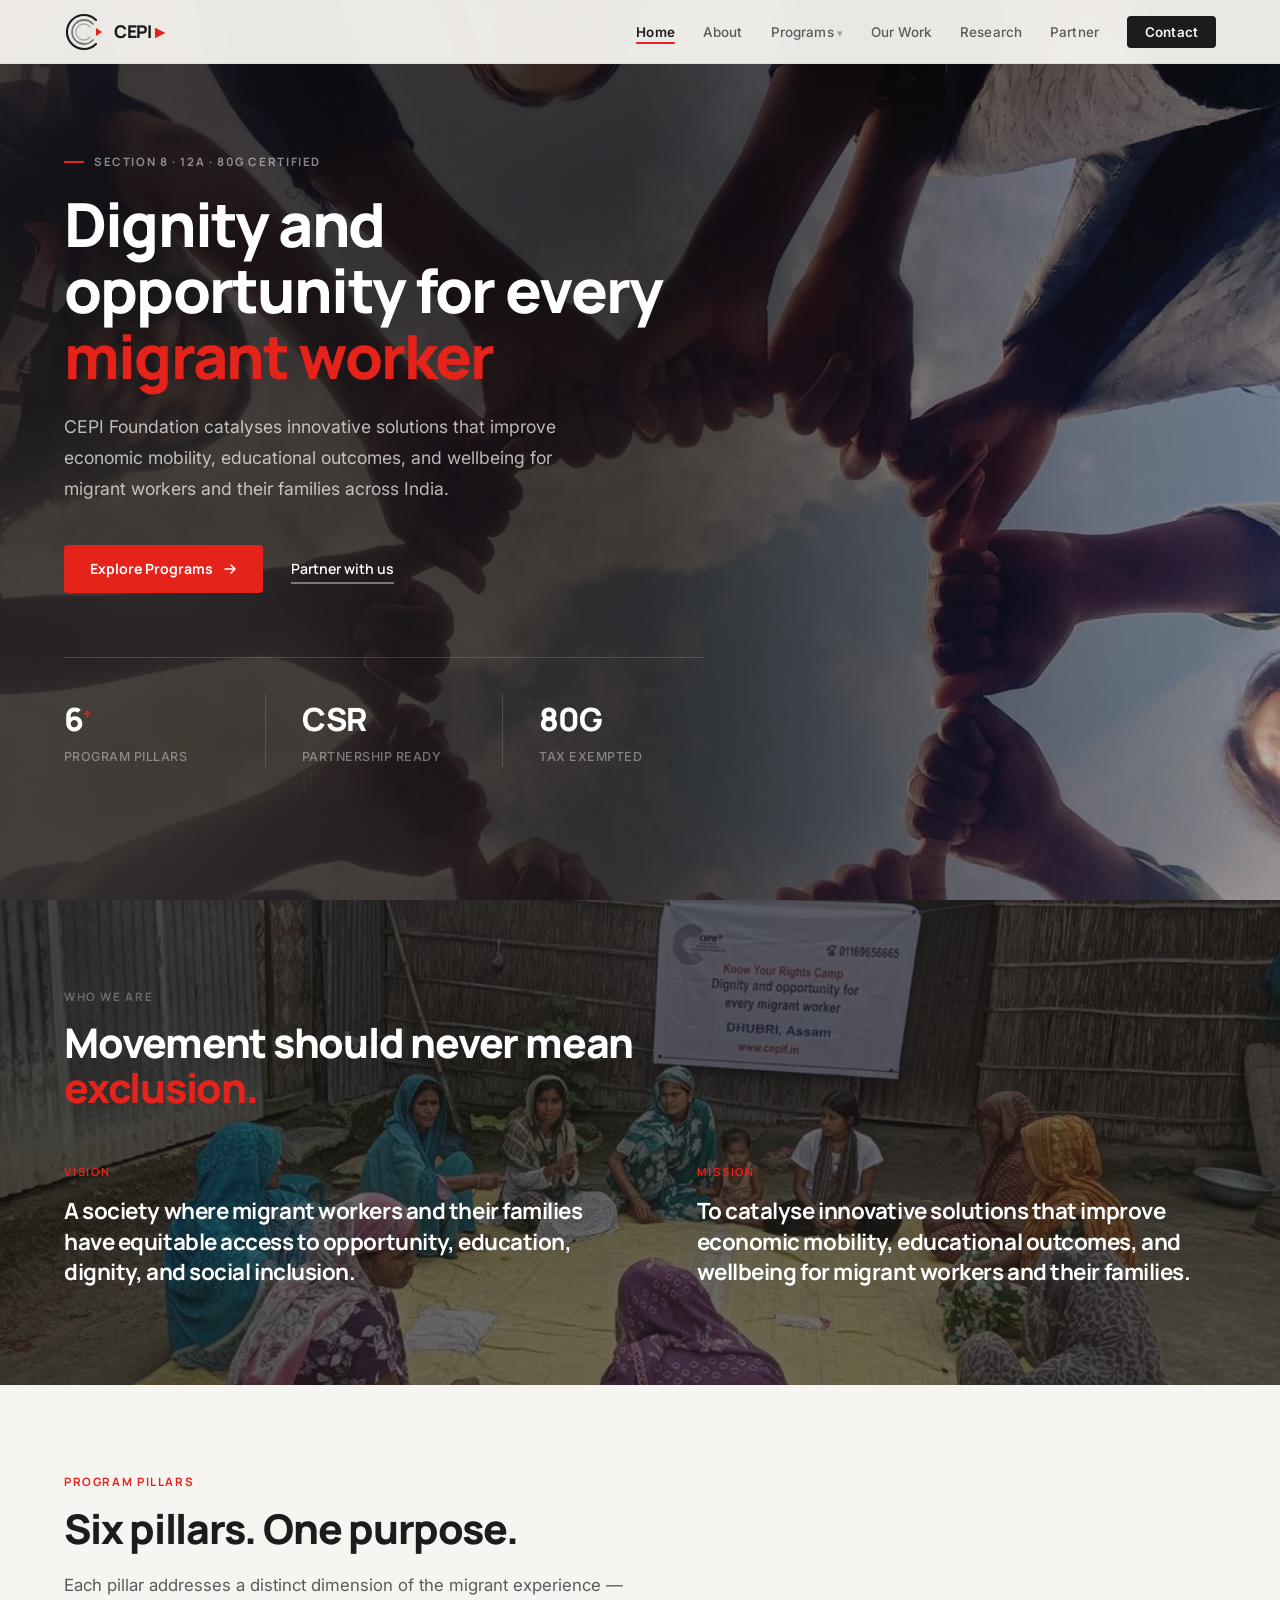
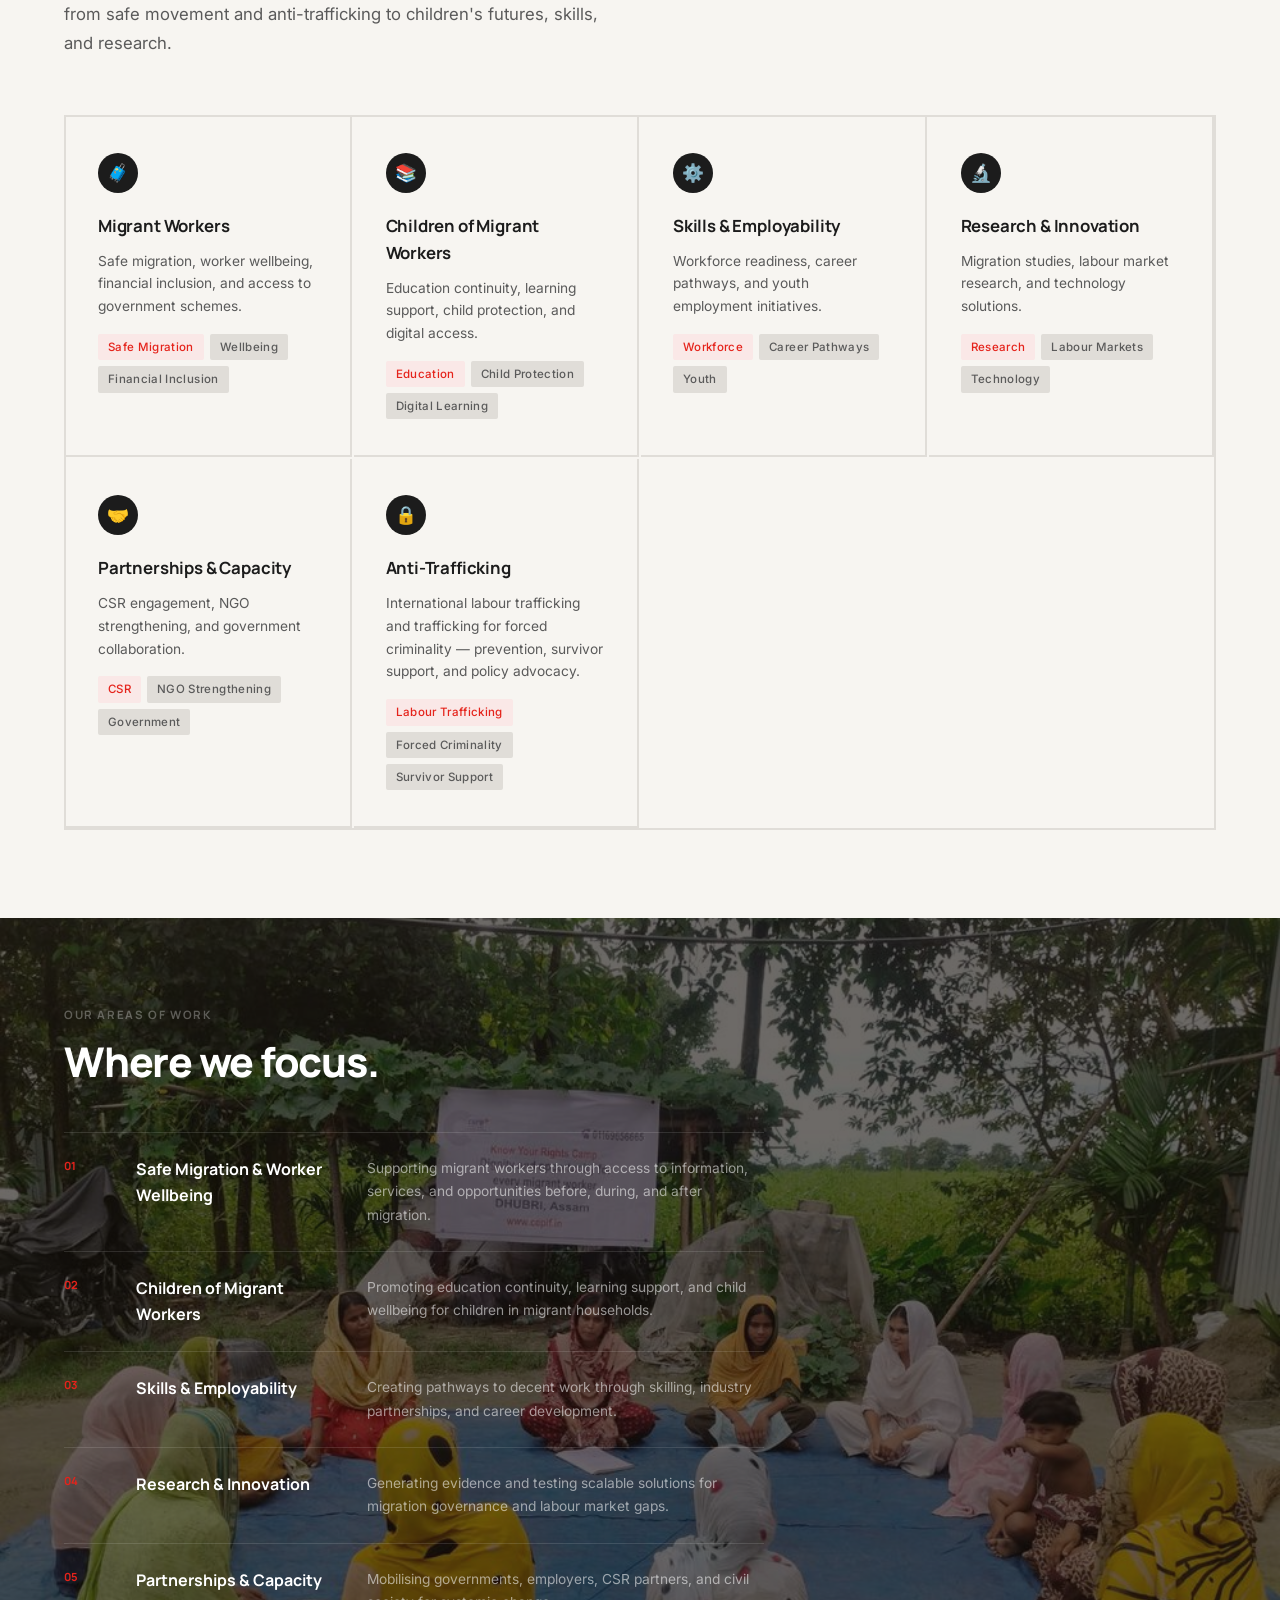
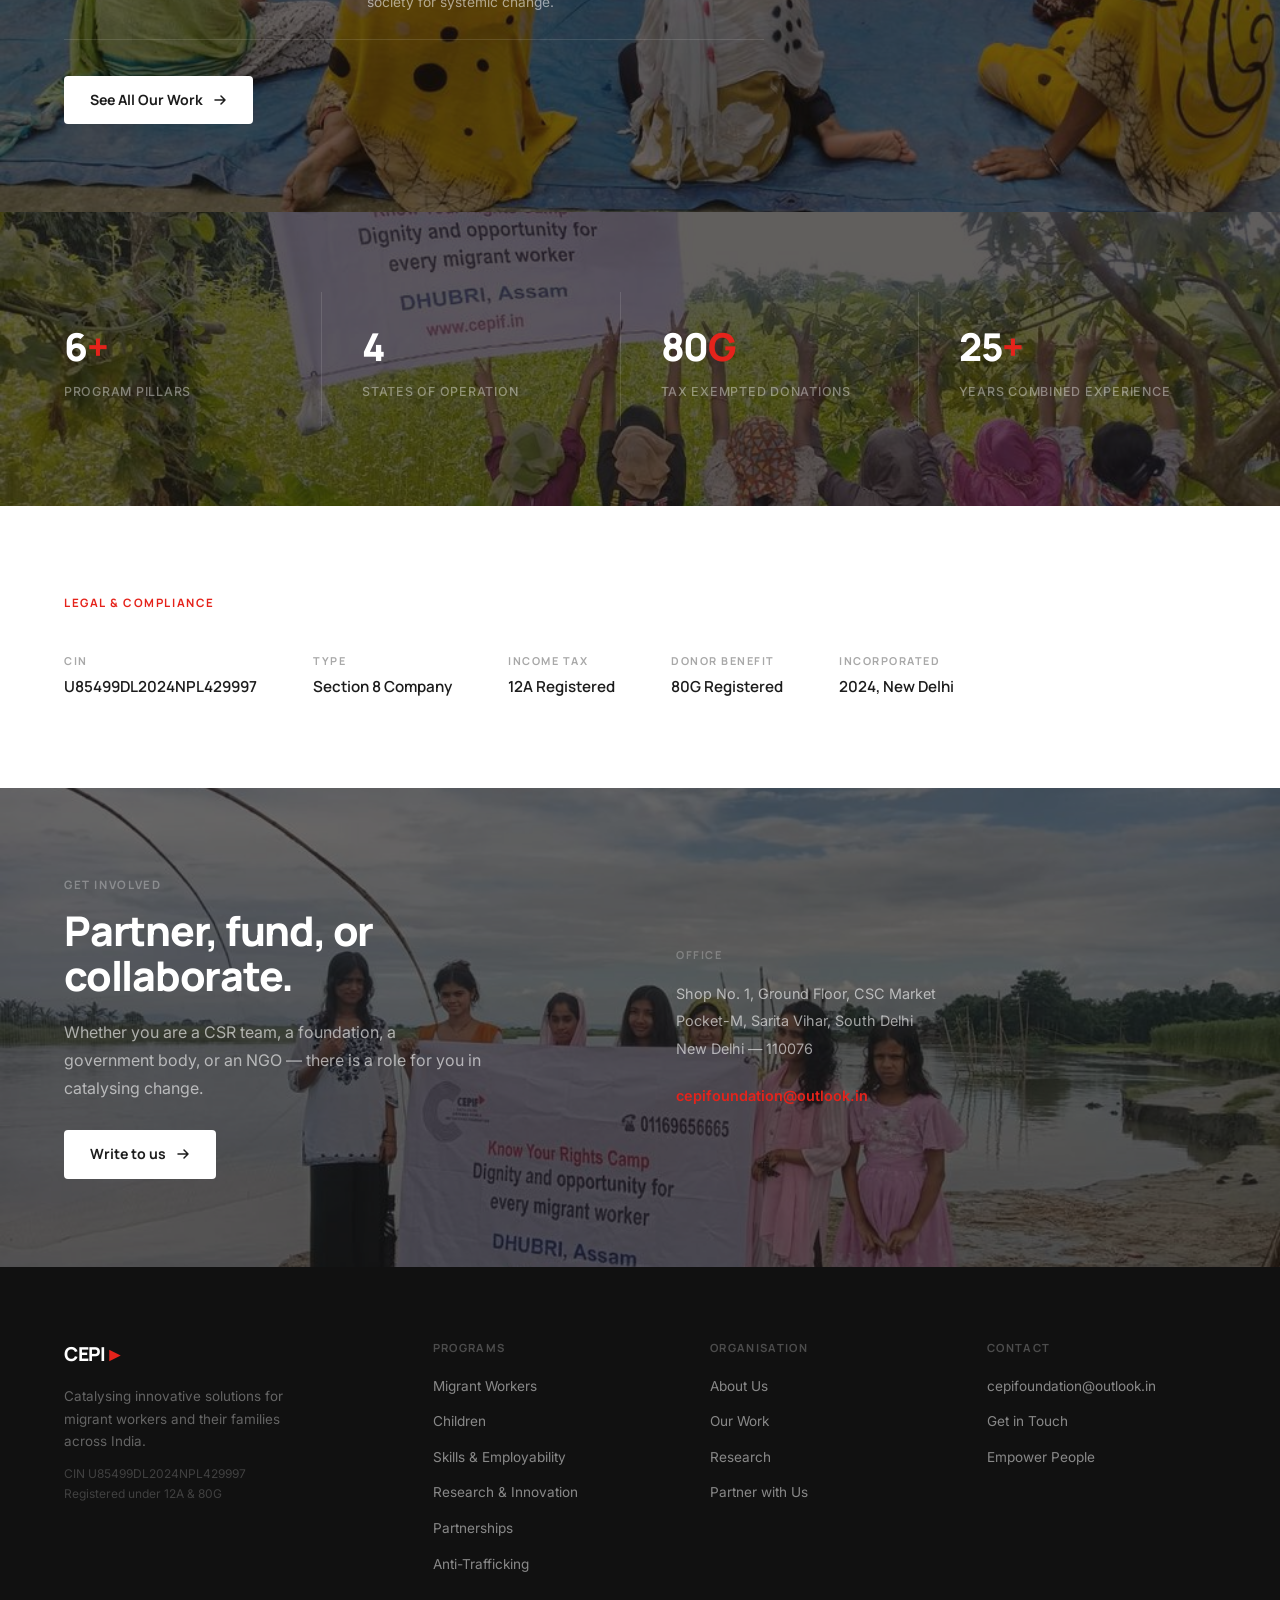
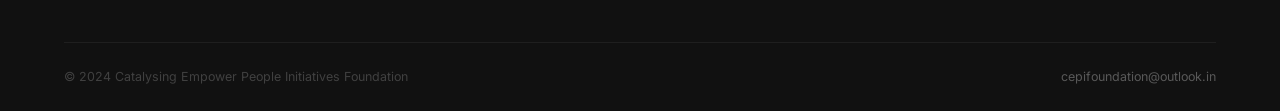
==== commit 96af0c8b: "Add files via upload" ====
--- a/index.html
+++ b/index.html
@@ -33,7 +33,7 @@
 /* IMPACT PHOTO STRIP */
 .impact-strip {
   position:relative; overflow:hidden; padding:80px 5vw;
-  background-image:url('img/impact.jpg');
+  background-image:url('impact.jpg');
   background-size:cover; background-position:center 40%;
 }
 .impact-strip::before { content:''; position:absolute; inset:0; background:rgba(15,10,8,0.65); }
@@ -58,7 +58,7 @@
 <body>
 
 <!-- PHOTO HERO — hands joined -->
-<section class="photo-hero" style="background-image:url('img/hero.jpg')">
+<section class="photo-hero" style="background-image:url('hero.jpg')">
   <div class="hero-content fade-up">
     <div class="eyebrow-white">Section 8 · 12A · 80G Certified</div>
     <h1>Dignity and opportunity for every <span style="color:var(--red)">migrant worker</span></h1>
@@ -76,7 +76,7 @@
 </section>
 
 <!-- VISION / MISSION — photo background (community circle Assam) -->
-<section class="photo-section" style="background-image:url('img/vision.jpg')">
+<section class="photo-section" style="background-image:url('vision.jpg')">
   <div class="section-label" style="color:rgba(255,255,255,0.3)">Who We Are</div>
   <h2 style="color:var(--white);max-width:580px;">Movement should never mean <span style="color:var(--red)">exclusion.</span></h2>
   <div class="vm-grid fade-up">
@@ -138,7 +138,7 @@
 </section>
 
 <!-- OUR WORK — photo background (large group session) -->
-<section class="photo-section" style="background-image:url('img/work.jpg')">
+<section class="photo-section" style="background-image:url('work.jpg')">
   <div class="section-label" style="color:rgba(255,255,255,0.3)">Our Areas of Work</div>
   <h2 style="color:var(--white)">Where we focus.</h2>
   <div style="margin-top:48px;max-width:700px;" class="fade-up">
@@ -196,7 +196,7 @@
 </section>
 
 <!-- PARTNER CTA — photo background (girls with banner, river) -->
-<section class="photo-section" style="background-image:url('img/partner.jpg')">
+<section class="photo-section" style="background-image:url('partner.jpg')">
   <div style="display:grid;grid-template-columns:1fr 1fr;gap:72px;align-items:center;" class="fade-up">
     <div>
       <div class="section-label" style="color:rgba(255,255,255,0.3)">Get Involved</div>
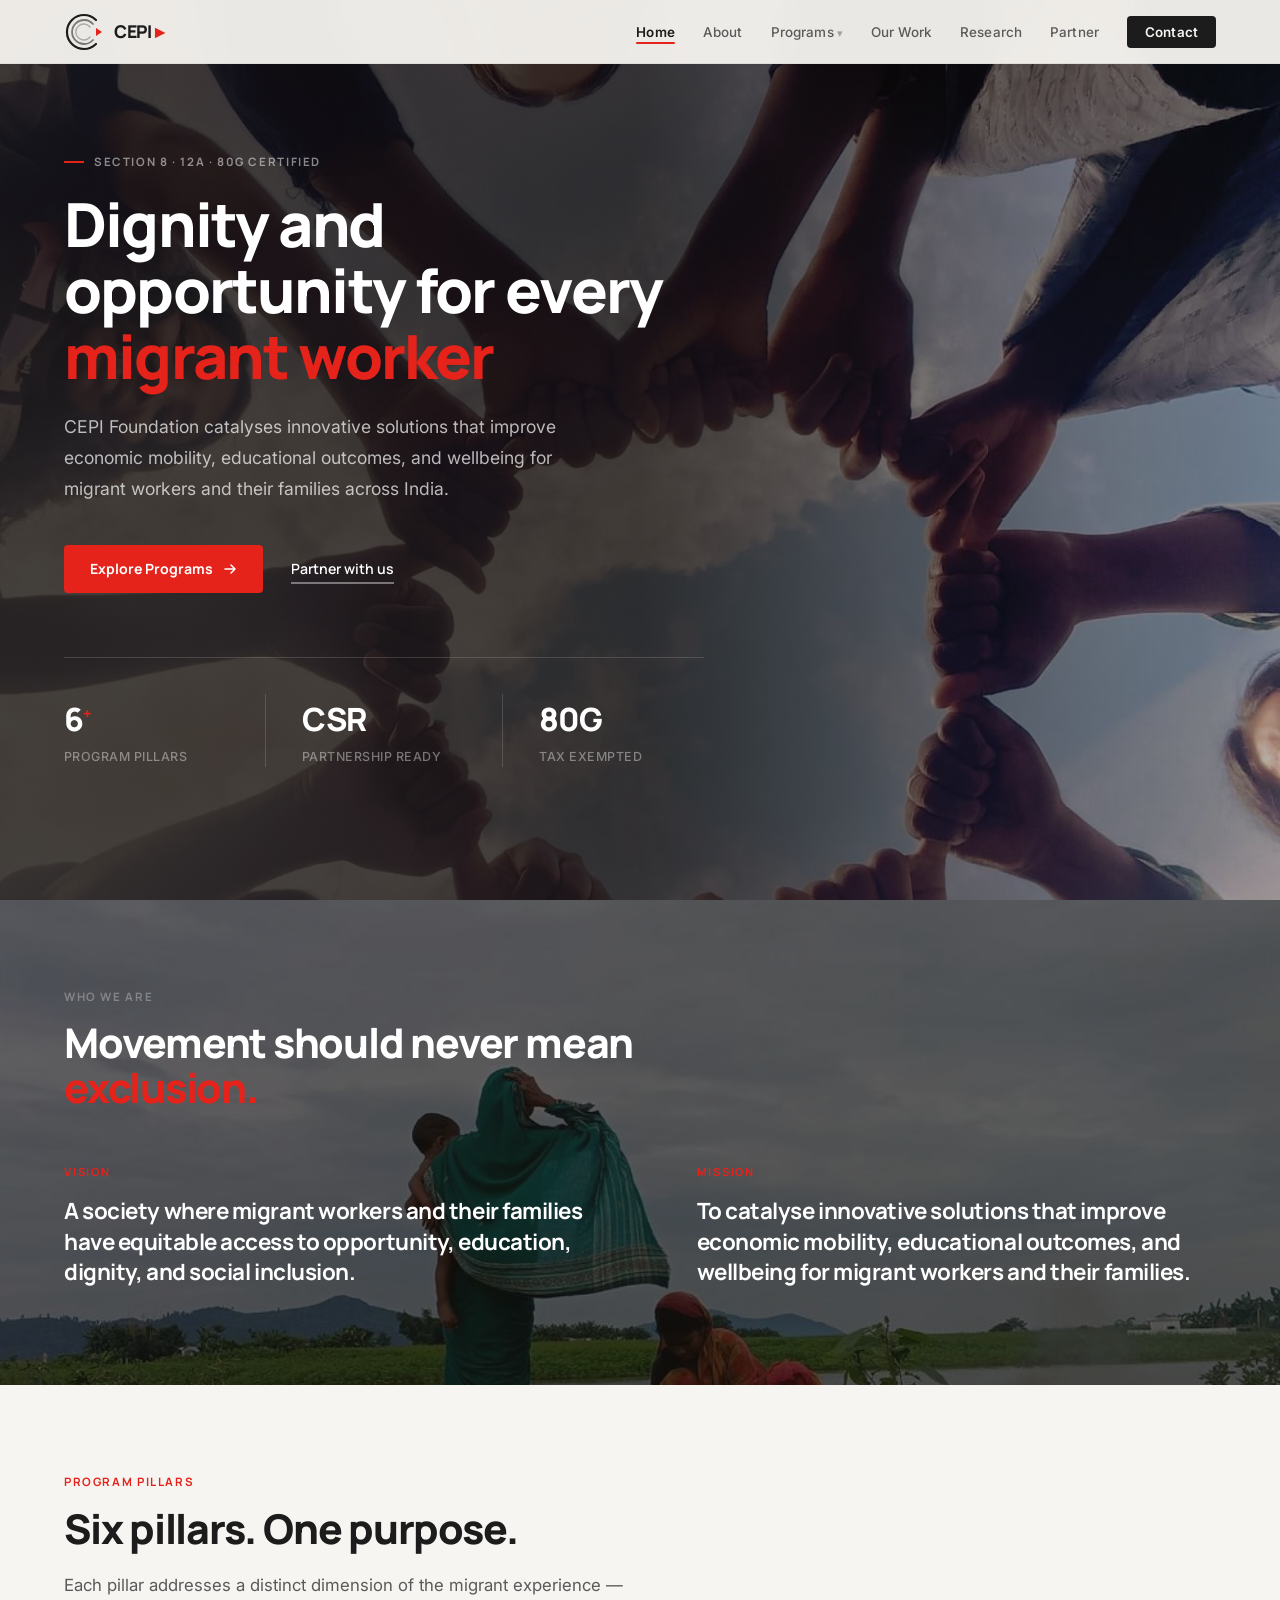
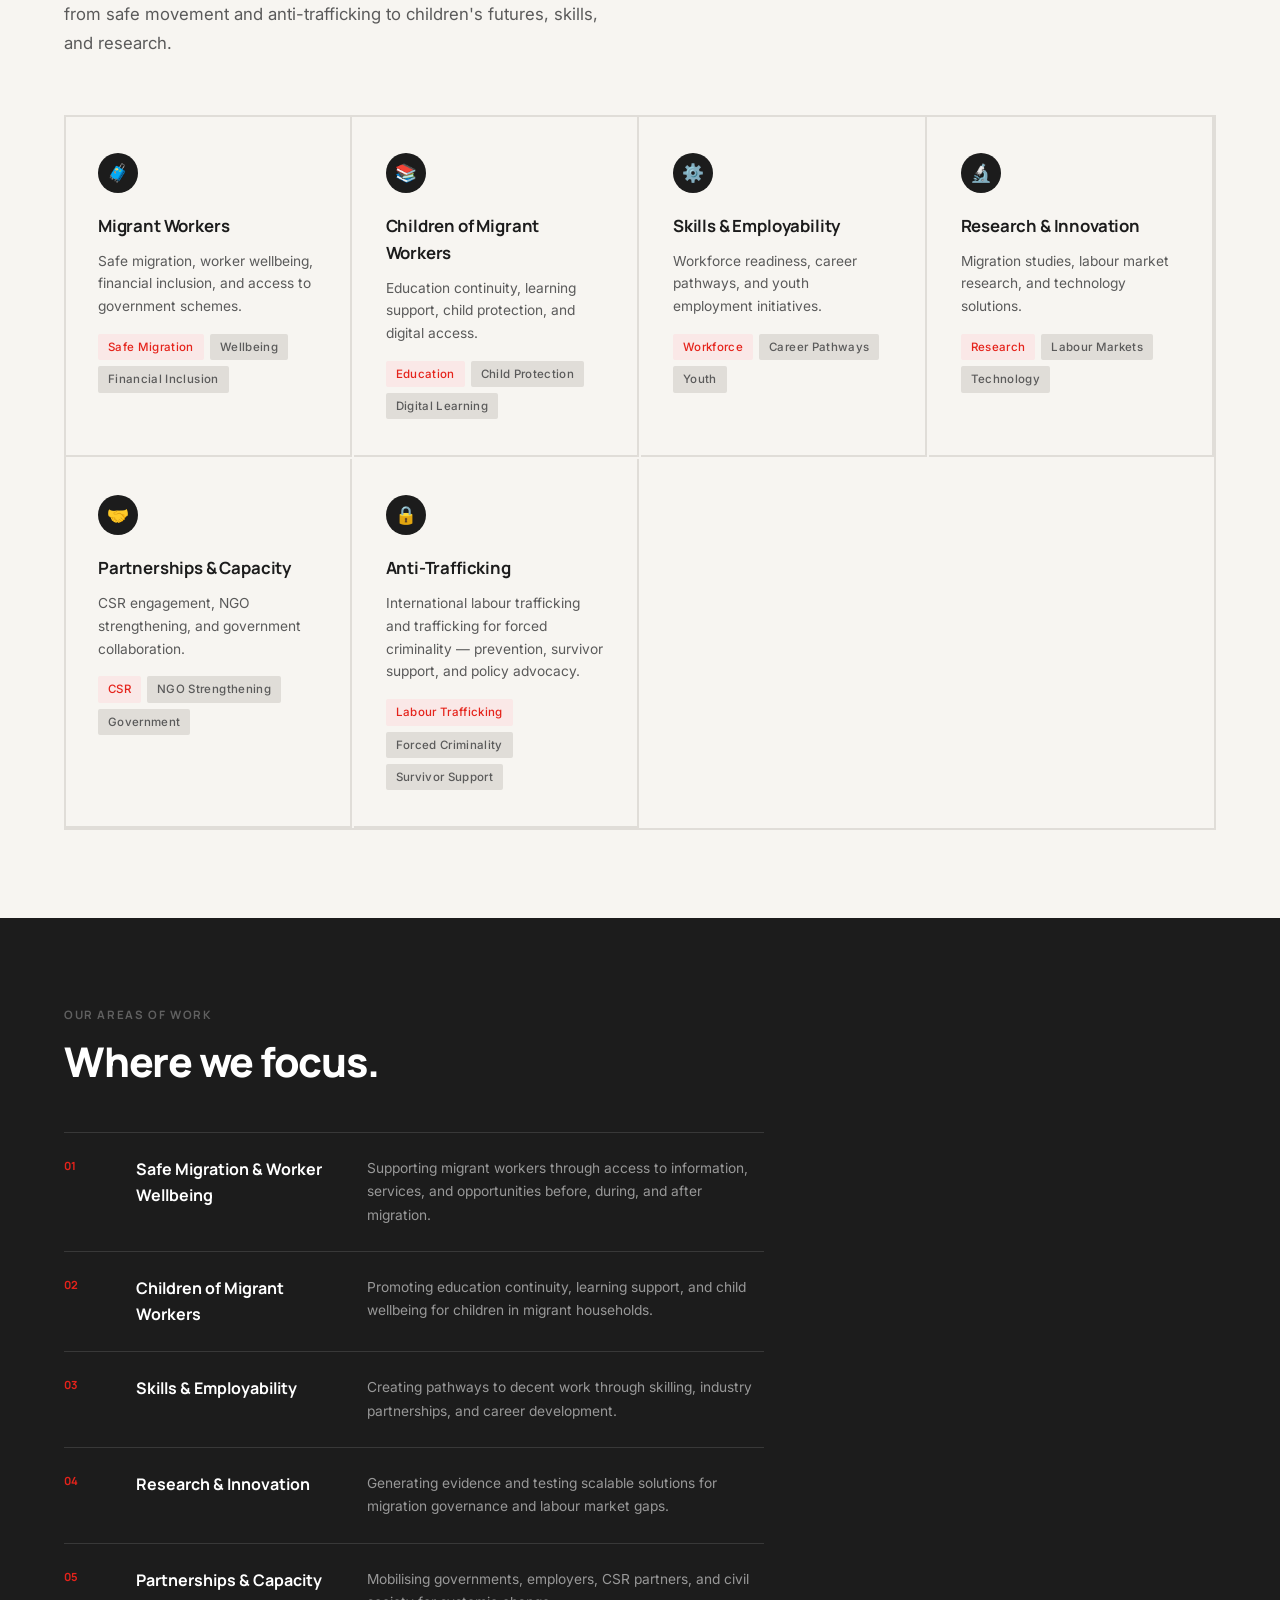
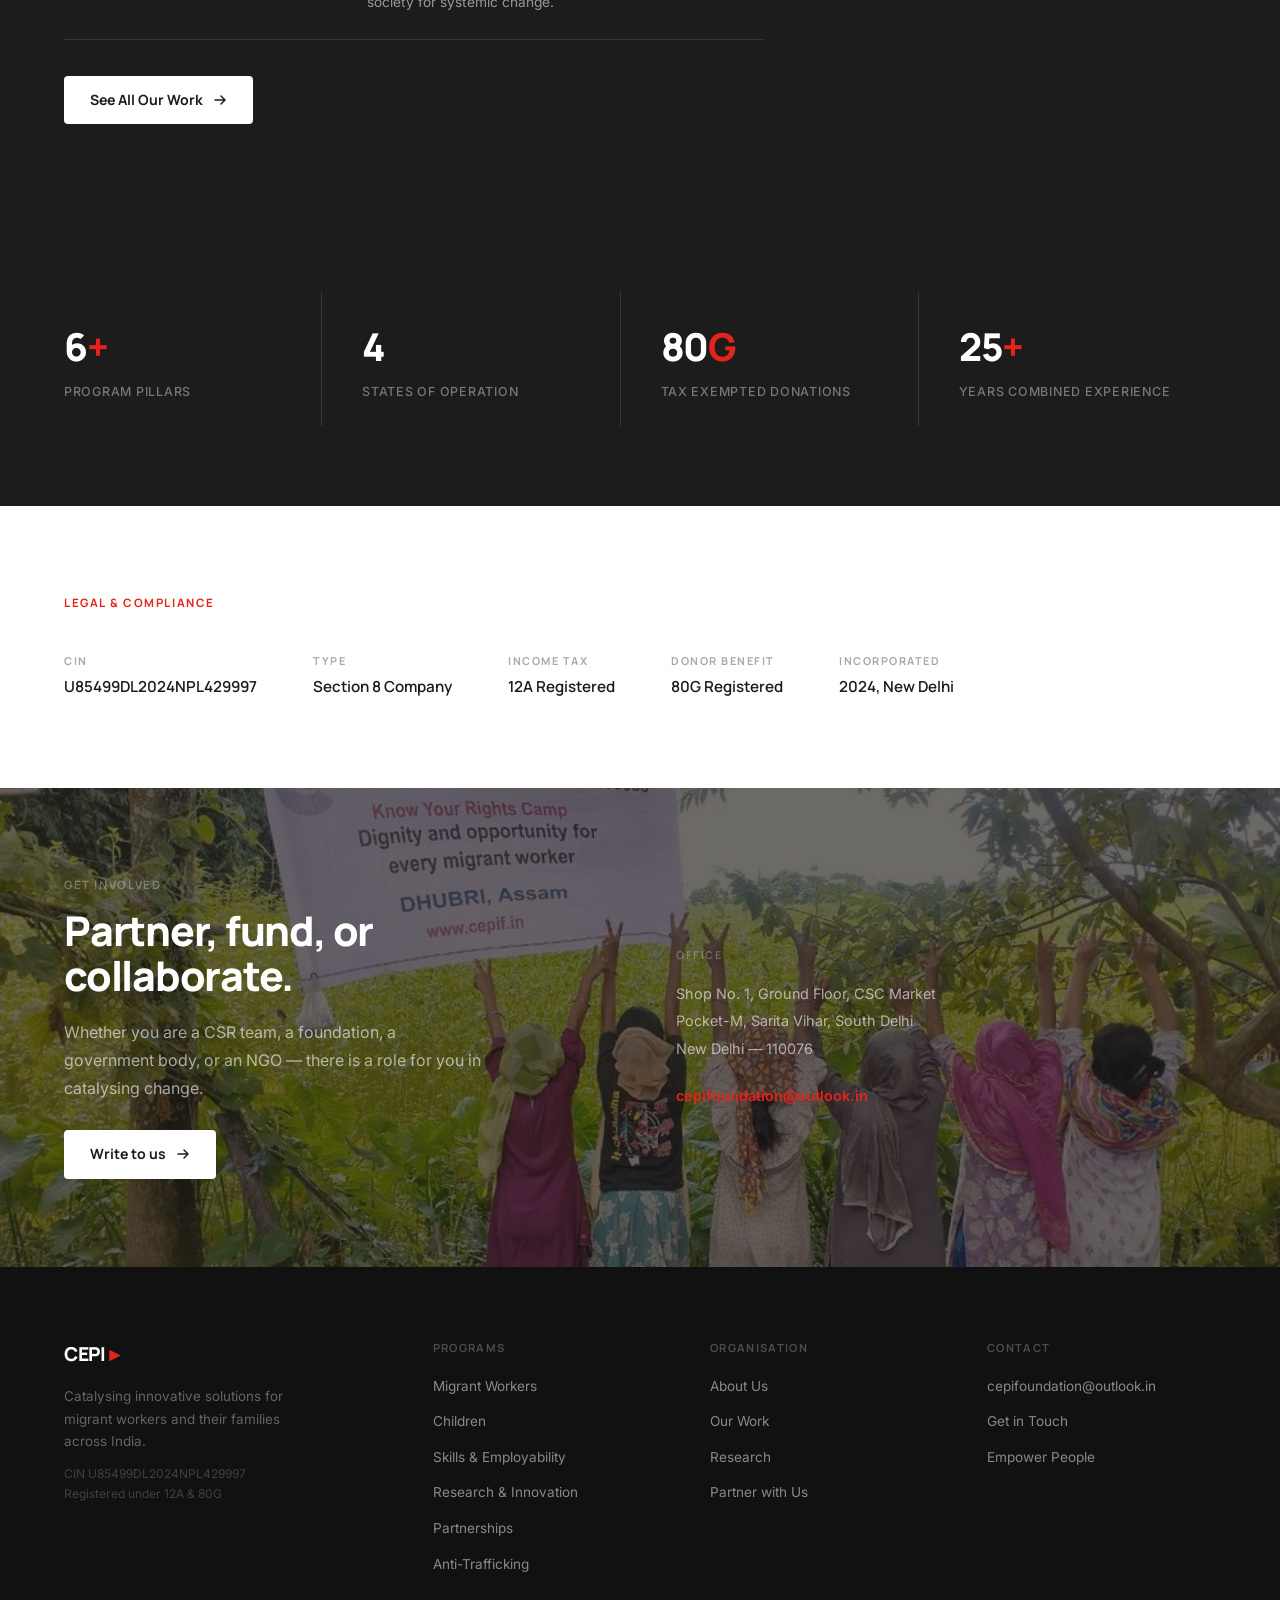
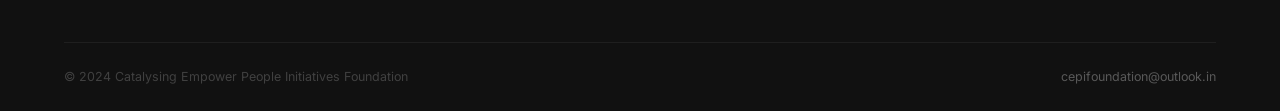
==== commit fd0aad3c: "Add files via upload Signed-off-by: ep-post <post@empowerpeople.in>" ====
--- a/index.html
+++ b/index.html
@@ -31,13 +31,10 @@
 .reg-block p { font-family:'Manrope',sans-serif; font-size:0.95rem; font-weight:600; }
 
 /* IMPACT PHOTO STRIP */
-.impact-strip {
-  position:relative; overflow:hidden; padding:80px 5vw;
-  background-image:url('impact.jpg');
-  background-size:cover; background-position:center 40%;
+.impact-strip-plain {
+  background:var(--charcoal); padding:80px 5vw;
 }
-.impact-strip::before { content:''; position:absolute; inset:0; background:rgba(15,10,8,0.65); }
-.impact-inner { position:relative; z-index:2; display:flex; gap:0; flex-wrap:wrap; }
+.impact-inner { display:flex; gap:0; flex-wrap:wrap; }
 .impact-stat { flex:1; min-width:160px; padding:24px 40px 24px 0; border-right:1px solid rgba(255,255,255,0.12); margin-right:40px; }
 .impact-stat:last-child { border-right:none; margin-right:0; }
 .impact-stat .num { font-family:'Manrope',sans-serif; font-size:2.4rem; font-weight:800; color:var(--white); letter-spacing:-0.03em; }
@@ -76,7 +73,7 @@
 </section>
 
 <!-- VISION / MISSION — photo background (community circle Assam) -->
-<section class="photo-section" style="background-image:url('vision.jpg')">
+<section class="photo-section" style="background-image:url('children.jpg')">
   <div class="section-label" style="color:rgba(255,255,255,0.3)">Who We Are</div>
   <h2 style="color:var(--white);max-width:580px;">Movement should never mean <span style="color:var(--red)">exclusion.</span></h2>
   <div class="vm-grid fade-up">
@@ -138,7 +135,7 @@
 </section>
 
 <!-- OUR WORK — photo background (large group session) -->
-<section class="photo-section" style="background-image:url('work.jpg')">
+<section class="dark-section">
   <div class="section-label" style="color:rgba(255,255,255,0.3)">Our Areas of Work</div>
   <h2 style="color:var(--white)">Where we focus.</h2>
   <div style="margin-top:48px;max-width:700px;" class="fade-up">
@@ -174,7 +171,7 @@
 </section>
 
 <!-- IMPACT STATS STRIP — photo background -->
-<div class="impact-strip">
+<div class="impact-strip-plain">
   <div class="impact-inner fade-up">
     <div class="impact-stat"><div class="num">6<span>+</span></div><div class="lbl">Program Pillars</div></div>
     <div class="impact-stat"><div class="num">4</div><div class="lbl">States of Operation</div></div>
@@ -196,7 +193,7 @@
 </section>
 
 <!-- PARTNER CTA — photo background (girls with banner, river) -->
-<section class="photo-section" style="background-image:url('partner.jpg')">
+<section class="photo-section" style="background-image:url('impact.jpg')">
   <div style="display:grid;grid-template-columns:1fr 1fr;gap:72px;align-items:center;" class="fade-up">
     <div>
       <div class="section-label" style="color:rgba(255,255,255,0.3)">Get Involved</div>
